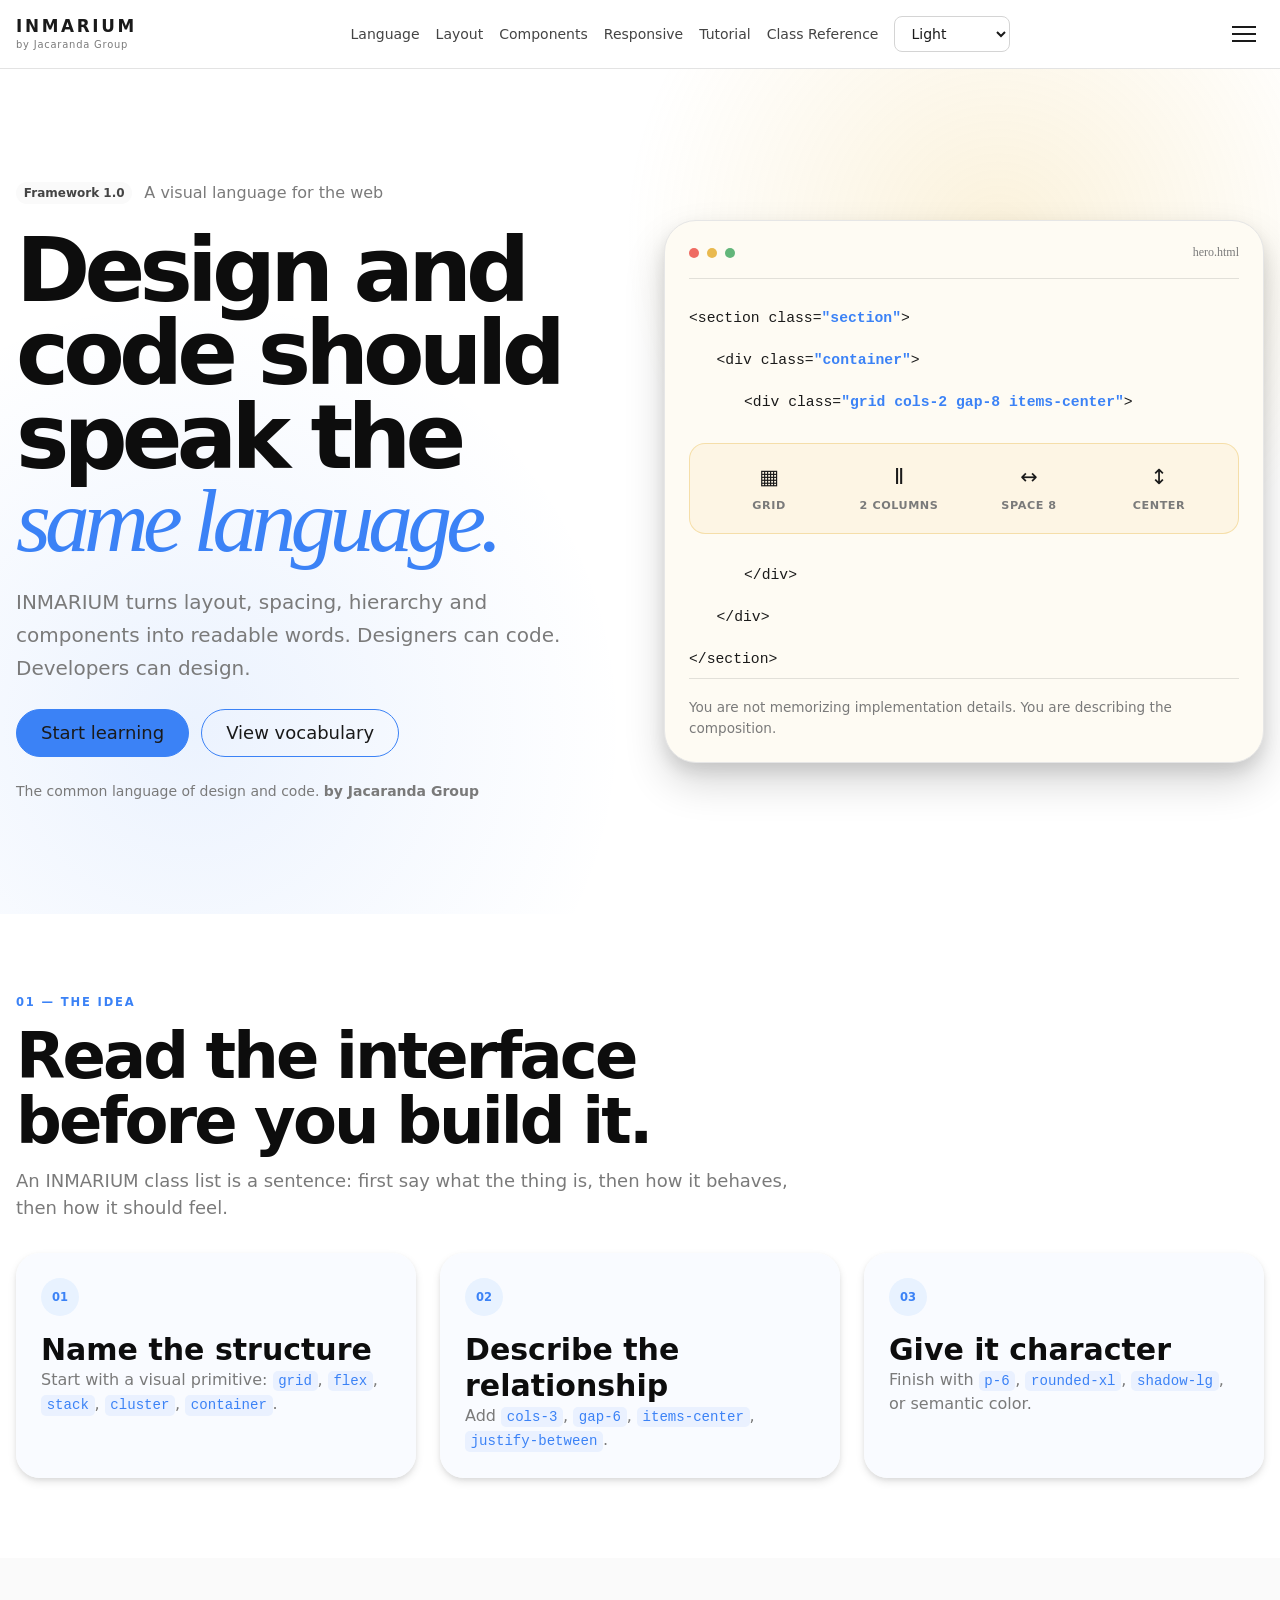
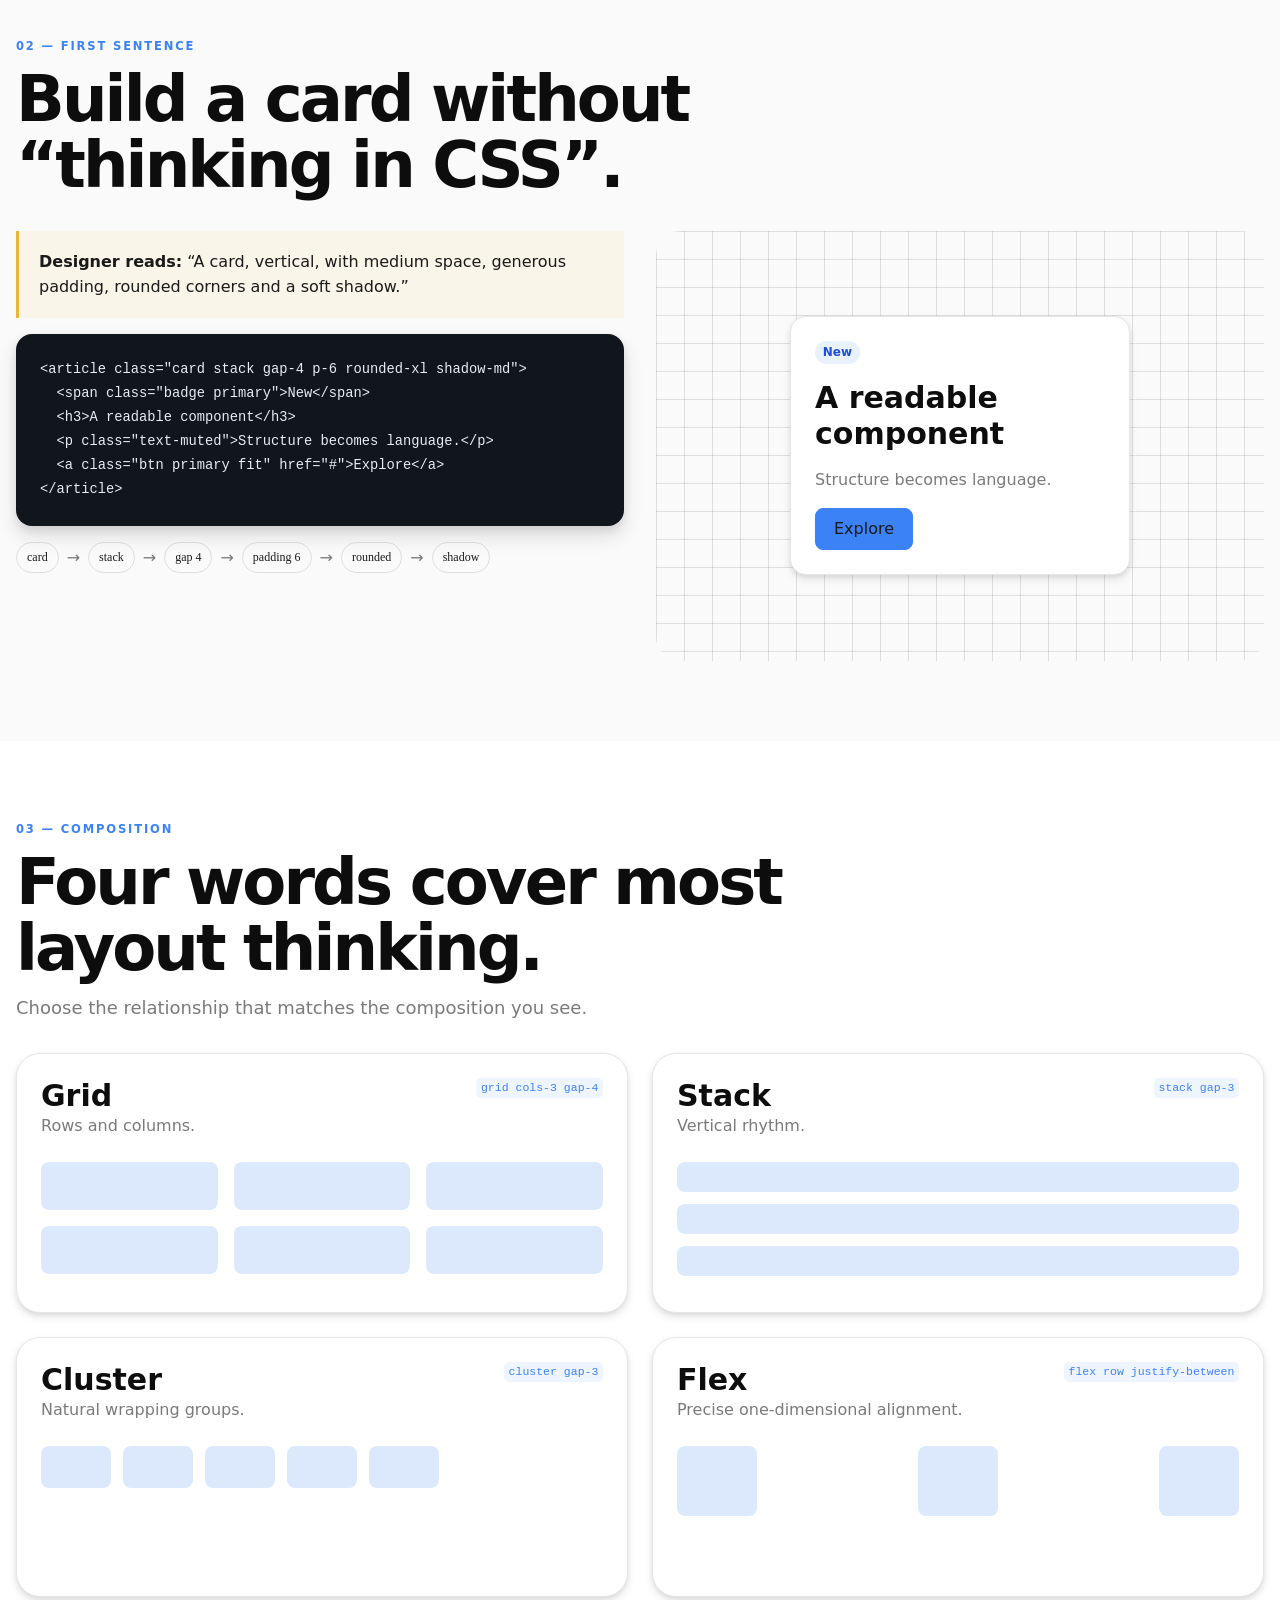
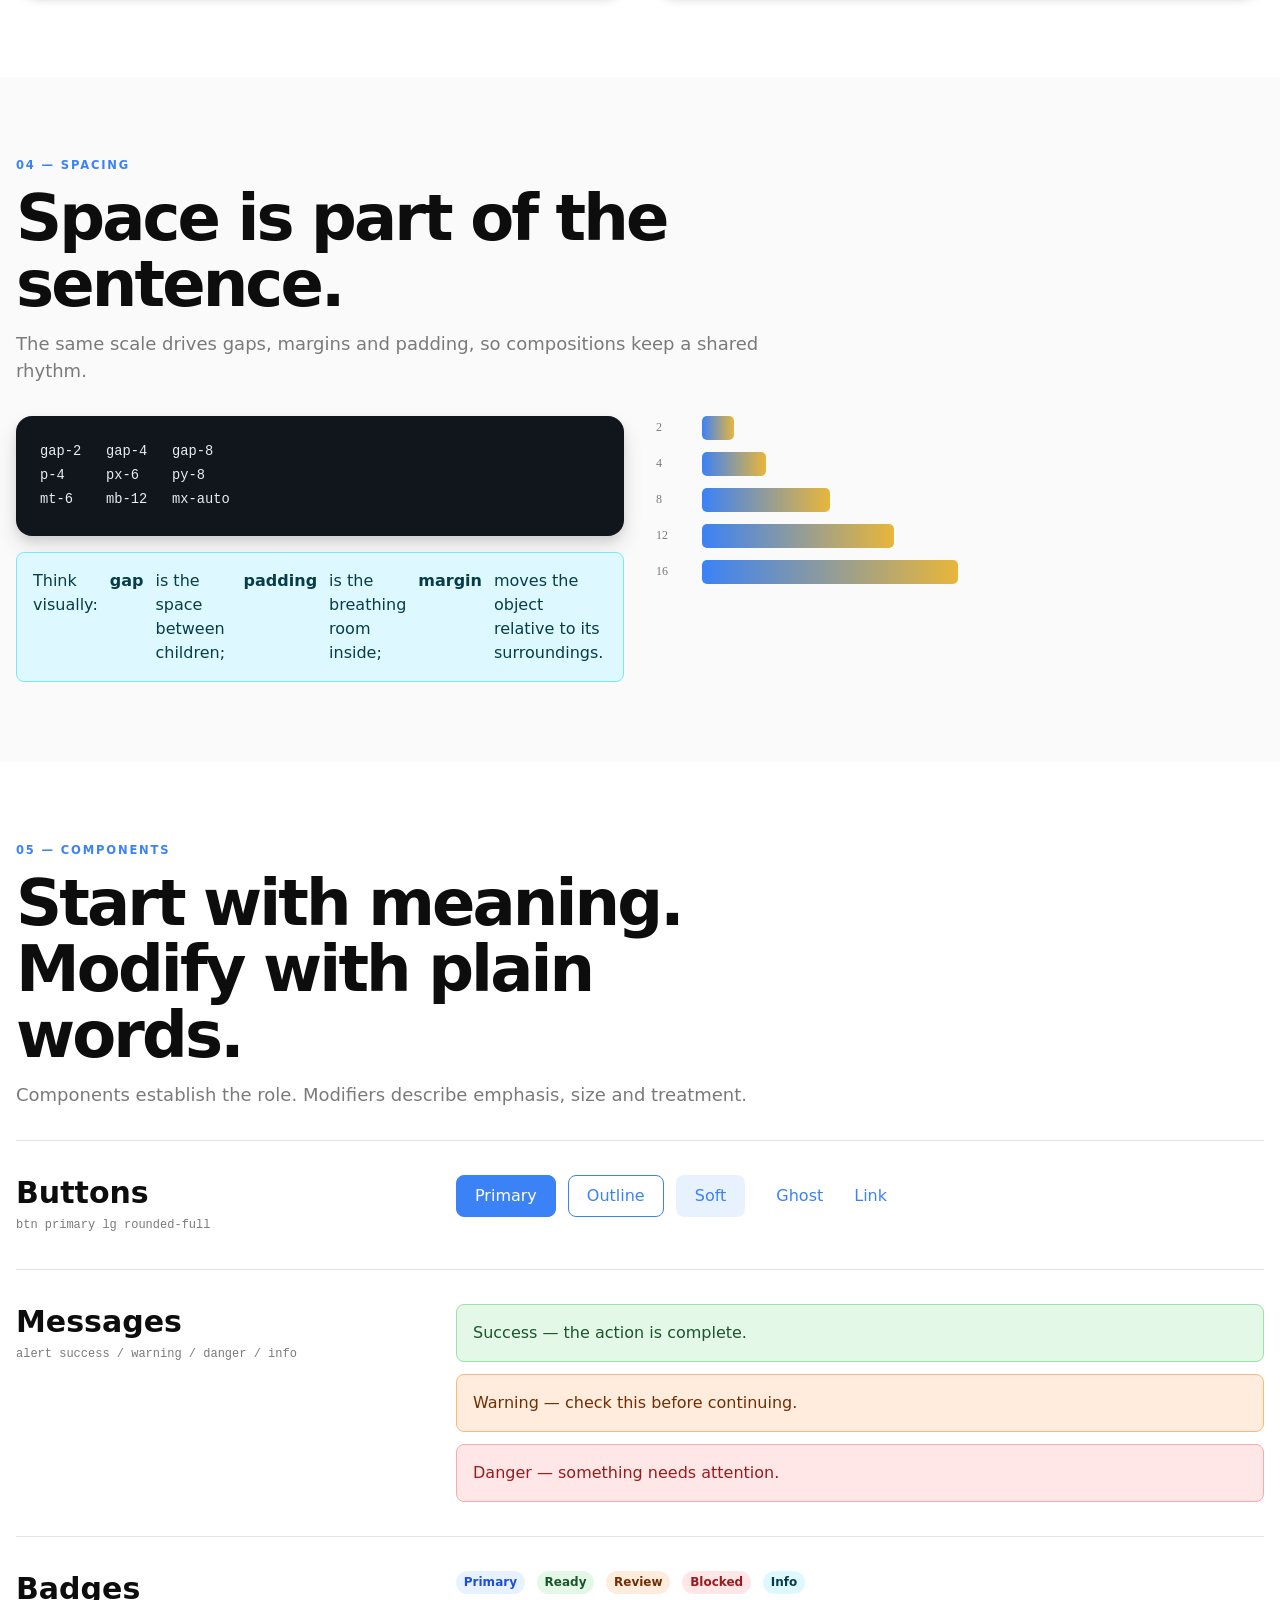
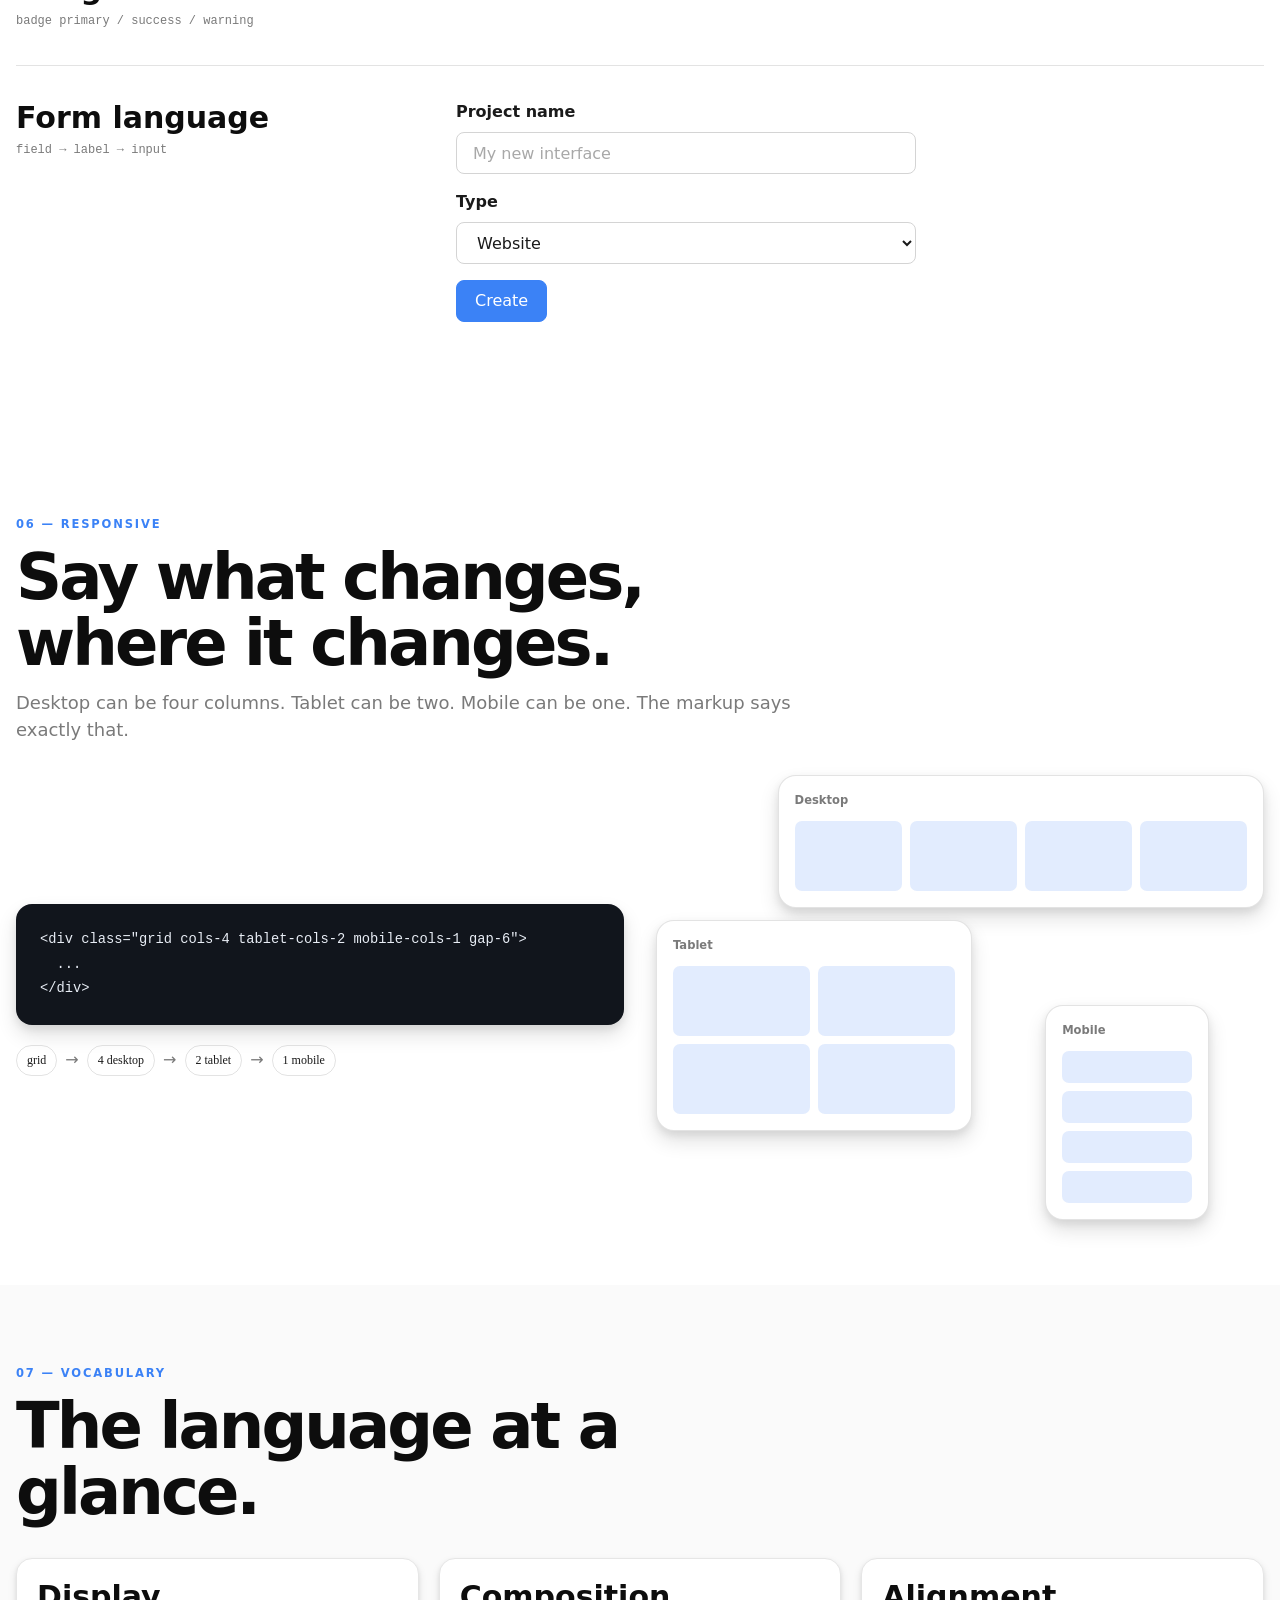
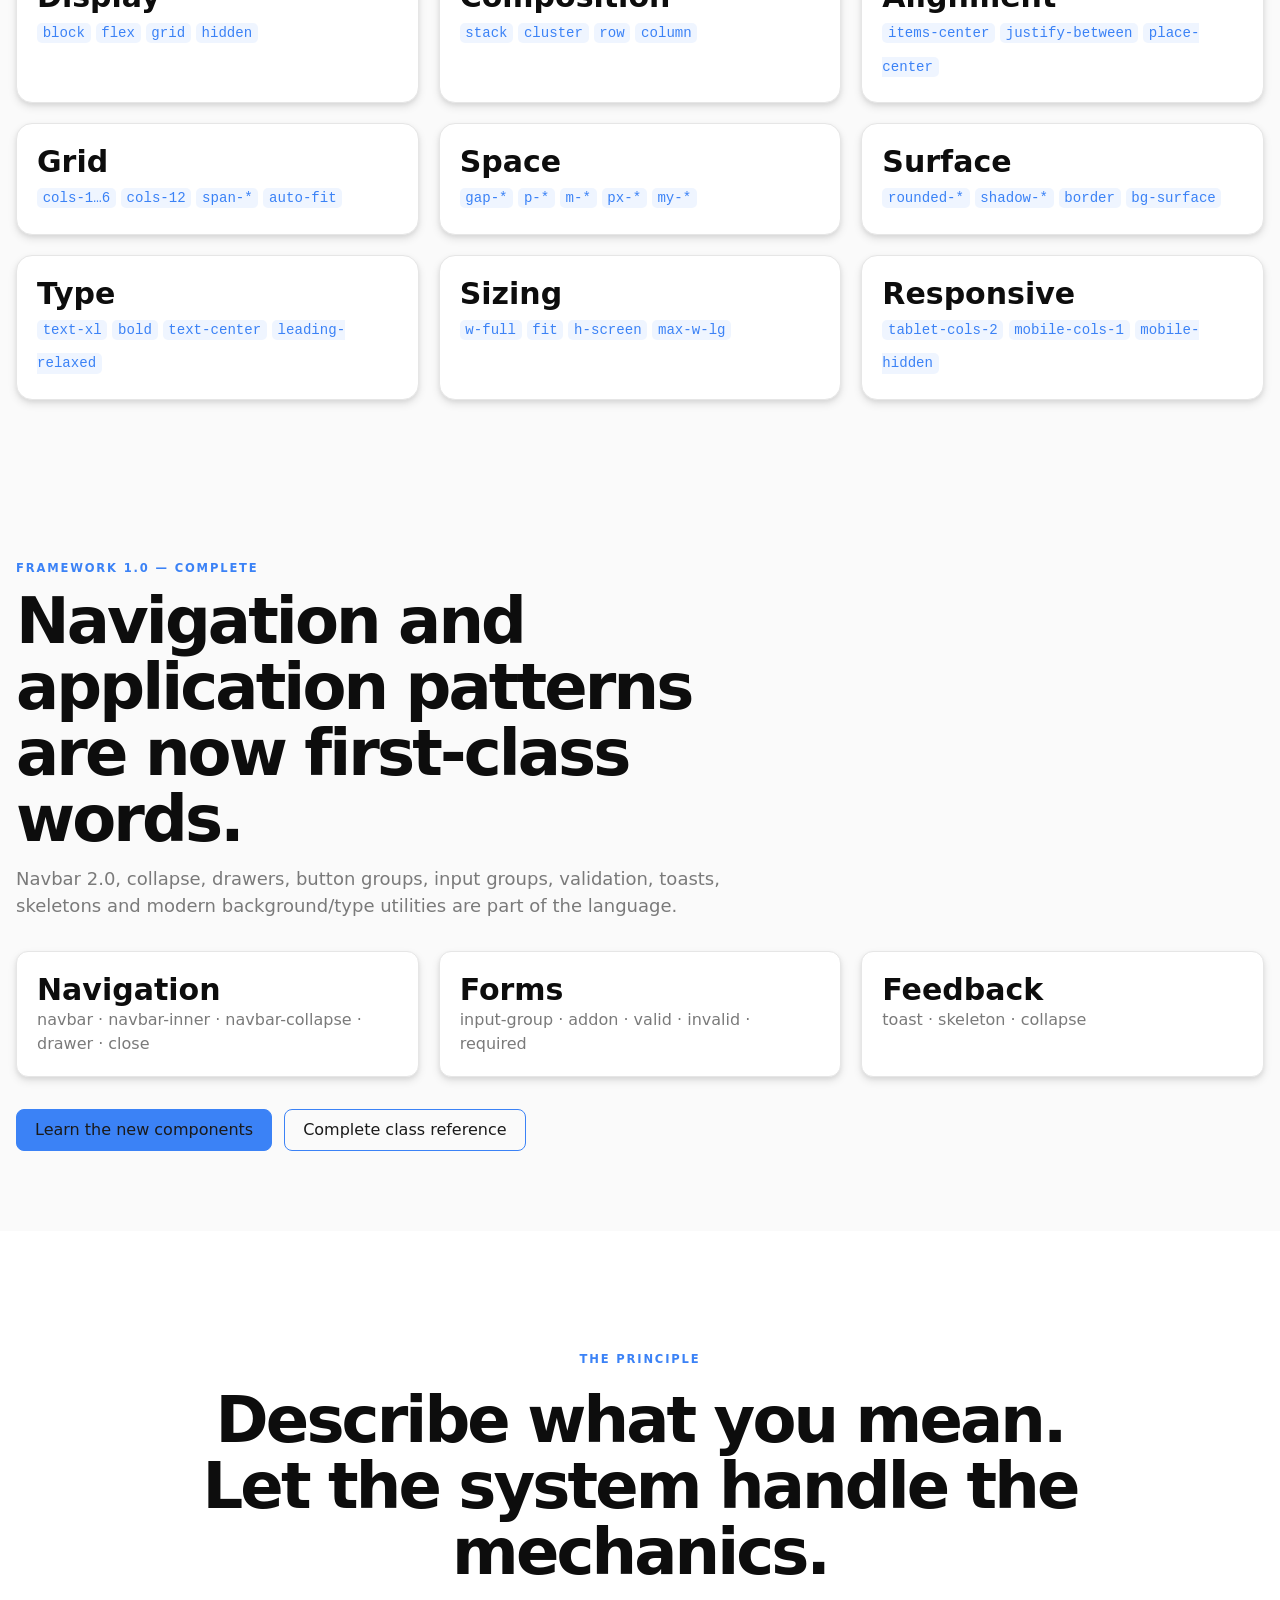
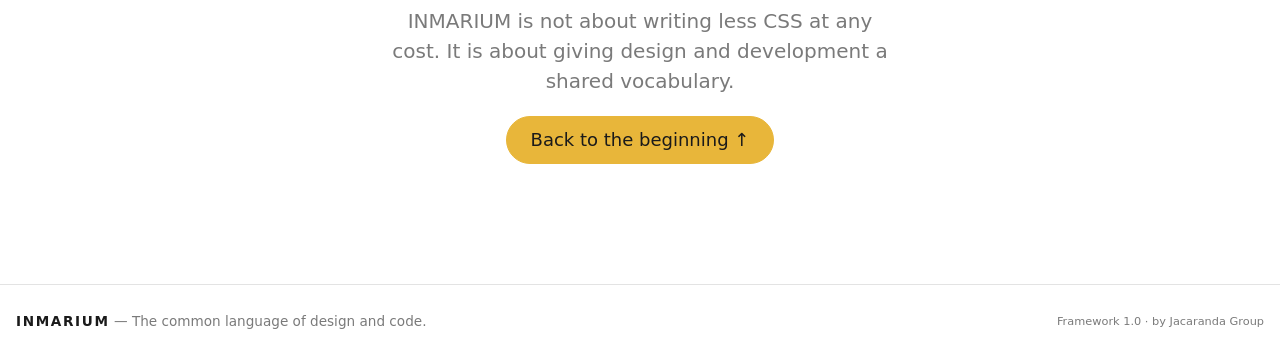
==== index.html @ 31117901 "Add files via upload" ====
<!DOCTYPE html>

<html data-theme="default" lang="en">
<head>
<meta charset="utf-8"/>
<meta content="width=device-width,initial-scale=1" name="viewport"/>
<meta content="INMARIUM — the common language of design and code. Learn Framework 1.0 through visual, readable examples." name="description"/>
<title>INMARIUM — The common language of design and code</title>
<link href="framework.css" rel="stylesheet"/>
<link href="docs.css" rel="stylesheet"/>
</head>
<body>
<header class="im-topbar">
<div class="container flex row items-center justify-between gap-4">
<a aria-label="INMARIUM home" class="im-brand" href="#top"><span>INMARIUM</span><small>by Jacaranda Group</small></a>
<nav aria-label="Primary navigation" class="cluster gap-4 mobile-hidden">
<a class="im-nav-link" href="#language">Language</a><a class="im-nav-link" href="#layout">Layout</a><a class="im-nav-link" href="#components">Components</a><a class="im-nav-link" href="#responsive">Responsive</a><a class="im-nav-link" href="tutorial.html">Tutorial</a><a class="im-nav-link" href="reference.html">Class Reference</a>
<select aria-label="Theme" class="select sm im-theme" id="themeSelect"><option value="default">Light</option><option value="dark">Dark</option><option value="pastel">Pastel</option><option value="corporate">Corporate</option></select>
</nav>
<button aria-expanded="false" aria-label="Open menu" class="burger mobile-flex" id="menuButton"><span></span><span></span><span></span></button>
</div>
<nav class="im-mobile-menu stack gap-3 p-4" hidden="" id="mobileMenu"><a href="#language">Language</a><a href="#layout">Layout</a><a href="#components">Components</a><a href="#responsive">Responsive</a><a href="tutorial.html">Full Tutorial</a></nav>
</header>
<main id="top">
<section class="im-hero section-lg">
<div class="container grid cols-2 mobile-cols-1 gap-12 items-center">
<div class="stack gap-6">
<div class="cluster gap-3"><span class="badge accent">Framework 1.0</span><span class="text-muted">A visual language for the web</span></div>
<h1>Design and code should speak the <em>same language.</em></h1>
<p class="text-xl text-muted im-lead">INMARIUM turns layout, spacing, hierarchy and components into readable words. Designers can code. Developers can design.</p>
<div class="cluster gap-3"><a class="btn primary lg rounded-full" href="#start">Start learning</a><a class="btn primary outline lg rounded-full" href="#cheatsheet">View vocabulary</a></div>
<p class="text-sm text-muted">The common language of design and code. <strong>by Jacaranda Group</strong></p>
</div>
<div class="im-hero-visual card p-6 rounded-3xl shadow-xl">
<div class="im-windowbar cluster gap-2"><i></i><i></i><i></i><span>hero.html</span></div>
<div class="im-code-scene stack gap-5">
<code>&lt;section class=<b>"section"</b>&gt;</code>
<code class="indent-1">&lt;div class=<b>"container"</b>&gt;</code>
<code class="indent-2">&lt;div class=<b>"grid cols-2 gap-8 items-center"</b>&gt;</code>
<div class="im-translation grid cols-4 mobile-cols-2 gap-2"><span>▦<b>grid</b></span><span>Ⅱ<b>2 columns</b></span><span>↔<b>space 8</b></span><span>↕<b>center</b></span></div>
<code class="indent-2">&lt;/div&gt;</code><code class="indent-1">&lt;/div&gt;</code><code>&lt;/section&gt;</code>
</div>
<p class="im-caption">You are not memorizing implementation details. You are describing the composition.</p>
</div>
</div>
</section>
<section class="section im-principle" id="language">
<div class="container">
<div class="im-section-head stack gap-3"><span class="im-kicker">01 — THE IDEA</span><h2>Read the interface before you build it.</h2><p class="text-lg text-muted">An INMARIUM class list is a sentence: first say what the thing is, then how it behaves, then how it should feel.</p></div>
<div class="grid cols-3 mobile-cols-1 gap-6 mt-8">
<article class="card p-6 rounded-2xl"><span class="im-number">01</span><h3 class="mt-4">Name the structure</h3><p class="text-muted">Start with a visual primitive: <code>grid</code>, <code>flex</code>, <code>stack</code>, <code>cluster</code>, <code>container</code>.</p></article>
<article class="card p-6 rounded-2xl"><span class="im-number">02</span><h3 class="mt-4">Describe the relationship</h3><p class="text-muted">Add <code>cols-3</code>, <code>gap-6</code>, <code>items-center</code>, <code>justify-between</code>.</p></article>
<article class="card p-6 rounded-2xl"><span class="im-number">03</span><h3 class="mt-4">Give it character</h3><p class="text-muted">Finish with <code>p-6</code>, <code>rounded-xl</code>, <code>shadow-lg</code>, or semantic color.</p></article>
</div>
</div>
</section>
<section class="section bg-surface-secondary" id="start">
<div class="container">
<div class="im-section-head stack gap-3"><span class="im-kicker">02 — FIRST SENTENCE</span><h2>Build a card without “thinking in CSS”.</h2></div>
<div class="im-lesson grid cols-2 mobile-cols-1 gap-8 mt-8 items-stretch">
<div class="stack gap-4">
<div class="im-callout"><b>Designer reads:</b> “A card, vertical, with medium space, generous padding, rounded corners and a soft shadow.”</div>
<pre class="im-code"><code>&lt;article class="card stack gap-4 p-6 rounded-xl shadow-md"&gt;
  &lt;span class="badge primary"&gt;New&lt;/span&gt;
  &lt;h3&gt;A readable component&lt;/h3&gt;
  &lt;p class="text-muted"&gt;Structure becomes language.&lt;/p&gt;
  &lt;a class="btn primary fit" href="#"&gt;Explore&lt;/a&gt;
&lt;/article&gt;</code></pre>
<div class="im-sentence"><span>card</span><i>→</i><span>stack</span><i>→</i><span>gap 4</span><i>→</i><span>padding 6</span><i>→</i><span>rounded</span><i>→</i><span>shadow</span></div>
</div>
<div class="im-stage flex items-center justify-center p-8 rounded-2xl">
<article class="card stack gap-4 p-6 rounded-xl shadow-md im-demo-card"><span class="badge primary fit">New</span><h3>A readable component</h3><p class="text-muted">Structure becomes language.</p><a class="btn primary fit" href="#start">Explore</a></article>
</div>
</div>
</div>
</section>
<section class="section" id="layout">
<div class="container">
<div class="im-section-head stack gap-3"><span class="im-kicker">03 — COMPOSITION</span><h2>Four words cover most layout thinking.</h2><p class="text-lg text-muted">Choose the relationship that matches the composition you see.</p></div>
<div class="grid cols-2 mobile-cols-1 gap-6 mt-8">
<article class="im-concept card p-6 rounded-2xl"><div class="flex row justify-between items-start"><div><h3>Grid</h3><p class="text-muted">Rows and columns.</p></div><code>grid cols-3 gap-4</code></div><div class="grid cols-3 gap-4 mt-6"><i></i><i></i><i></i><i></i><i></i><i></i></div></article>
<article class="im-concept card p-6 rounded-2xl"><div class="flex row justify-between items-start"><div><h3>Stack</h3><p class="text-muted">Vertical rhythm.</p></div><code>stack gap-3</code></div><div class="stack gap-3 mt-6"><i></i><i></i><i></i></div></article>
<article class="im-concept card p-6 rounded-2xl"><div class="flex row justify-between items-start"><div><h3>Cluster</h3><p class="text-muted">Natural wrapping groups.</p></div><code>cluster gap-3</code></div><div class="cluster gap-3 mt-6"><i></i><i></i><i></i><i></i><i></i></div></article>
<article class="im-concept card p-6 rounded-2xl"><div class="flex row justify-between items-start"><div><h3>Flex</h3><p class="text-muted">Precise one-dimensional alignment.</p></div><code>flex row justify-between</code></div><div class="flex row justify-between items-center mt-6"><i></i><i></i><i></i></div></article>
</div>
</div>
</section>
<section class="section bg-surface-secondary">
<div class="container">
<div class="im-section-head stack gap-3"><span class="im-kicker">04 — SPACING</span><h2>Space is part of the sentence.</h2><p class="text-lg text-muted">The same scale drives gaps, margins and padding, so compositions keep a shared rhythm.</p></div>
<div class="grid cols-2 mobile-cols-1 gap-8 mt-8">
<div class="stack gap-4"><pre class="im-code"><code>gap-2   gap-4   gap-8
p-4     px-6    py-8
mt-6    mb-12   mx-auto</code></pre><div class="alert info">Think visually: <strong>gap</strong> is the space between children; <strong>padding</strong> is the breathing room inside; <strong>margin</strong> moves the object relative to its surroundings.</div></div>
<div class="im-space-scale stack gap-3"><div><b>2</b><i style="--w:2rem"></i></div><div><b>4</b><i style="--w:4rem"></i></div><div><b>8</b><i style="--w:8rem"></i></div><div><b>12</b><i style="--w:12rem"></i></div><div><b>16</b><i style="--w:16rem"></i></div></div>
</div>
</div>
</section>
<section class="section" id="components">
<div class="container">
<div class="im-section-head stack gap-3"><span class="im-kicker">05 — COMPONENTS</span><h2>Start with meaning. Modify with plain words.</h2><p class="text-lg text-muted">Components establish the role. Modifiers describe emphasis, size and treatment.</p></div>
<div class="im-component-row mt-8"><div><h3>Buttons</h3><code>btn primary lg rounded-full</code></div><div class="cluster gap-3"><button class="btn primary">Primary</button><button class="btn primary outline">Outline</button><button class="btn primary soft">Soft</button><button class="btn primary ghost">Ghost</button><button class="btn primary link">Link</button></div></div>
<div class="im-component-row"><div><h3>Messages</h3><code>alert success / warning / danger / info</code></div><div class="stack gap-3"><div class="alert success">Success — the action is complete.</div><div class="alert warning">Warning — check this before continuing.</div><div class="alert danger">Danger — something needs attention.</div></div></div>
<div class="im-component-row"><div><h3>Badges</h3><code>badge primary / success / warning</code></div><div class="cluster gap-3"><span class="badge primary">Primary</span><span class="badge success">Ready</span><span class="badge warning">Review</span><span class="badge danger">Blocked</span><span class="badge info">Info</span></div></div>
<div class="im-component-row"><div><h3>Form language</h3><code>field → label → input</code></div><form class="form stack gap-4 im-mini-form"><div class="field"><label class="label" for="name">Project name</label><input class="input" id="name" placeholder="My new interface"/></div><div class="field"><label class="label" for="type">Type</label><select class="select" id="type"><option>Website</option><option>Application</option></select></div><button class="btn primary fit" type="button">Create</button></form></div>
</div>
</section>
<section class="section im-responsive" id="responsive">
<div class="container">
<div class="im-section-head stack gap-3"><span class="im-kicker">06 — RESPONSIVE</span><h2>Say what changes, where it changes.</h2><p class="text-lg text-muted">Desktop can be four columns. Tablet can be two. Mobile can be one. The markup says exactly that.</p></div>
<div class="grid cols-2 mobile-cols-1 gap-8 mt-8 items-center">
<div class="stack gap-5"><pre class="im-code"><code>&lt;div class="grid cols-4 tablet-cols-2 mobile-cols-1 gap-6"&gt;
  ...
&lt;/div&gt;</code></pre><div class="im-sentence"><span>grid</span><i>→</i><span>4 desktop</span><i>→</i><span>2 tablet</span><i>→</i><span>1 mobile</span></div></div>
<div class="im-devices"><div class="im-device desktop"><b>Desktop</b><span class="grid cols-4 gap-2"><i></i><i></i><i></i><i></i></span></div><div class="im-device tablet"><b>Tablet</b><span class="grid cols-2 gap-2"><i></i><i></i><i></i><i></i></span></div><div class="im-device phone"><b>Mobile</b><span class="stack gap-2"><i></i><i></i><i></i><i></i></span></div></div>
</div>
</div>
</section>
<section class="section bg-surface-secondary" id="cheatsheet">
<div class="container">
<div class="im-section-head stack gap-3"><span class="im-kicker">07 — VOCABULARY</span><h2>The language at a glance.</h2></div>
<div class="grid cols-3 tablet-cols-2 mobile-cols-1 gap-5 mt-8">
<article class="card p-5 rounded-xl"><h3>Display</h3><p><code>block</code> <code>flex</code> <code>grid</code> <code>hidden</code></p></article>
<article class="card p-5 rounded-xl"><h3>Composition</h3><p><code>stack</code> <code>cluster</code> <code>row</code> <code>column</code></p></article>
<article class="card p-5 rounded-xl"><h3>Alignment</h3><p><code>items-center</code> <code>justify-between</code> <code>place-center</code></p></article>
<article class="card p-5 rounded-xl"><h3>Grid</h3><p><code>cols-1…6</code> <code>cols-12</code> <code>span-*</code> <code>auto-fit</code></p></article>
<article class="card p-5 rounded-xl"><h3>Space</h3><p><code>gap-*</code> <code>p-*</code> <code>m-*</code> <code>px-*</code> <code>my-*</code></p></article>
<article class="card p-5 rounded-xl"><h3>Surface</h3><p><code>rounded-*</code> <code>shadow-*</code> <code>border</code> <code>bg-surface</code></p></article>
<article class="card p-5 rounded-xl"><h3>Type</h3><p><code>text-xl</code> <code>bold</code> <code>text-center</code> <code>leading-relaxed</code></p></article>
<article class="card p-5 rounded-xl"><h3>Sizing</h3><p><code>w-full</code> <code>fit</code> <code>h-screen</code> <code>max-w-lg</code></p></article>
<article class="card p-5 rounded-xl"><h3>Responsive</h3><p><code>tablet-cols-2</code> <code>mobile-cols-1</code> <code>mobile-hidden</code></p></article>
</div>
</div>
</section>
<section class="section bg-surface-secondary" id="framework-complete"><div class="container"><div class="im-section-head stack gap-3"><span class="im-kicker">FRAMEWORK 1.0 — COMPLETE</span><h2>Navigation and application patterns are now first-class words.</h2><p class="text-lg text-muted">Navbar 2.0, collapse, drawers, button groups, input groups, validation, toasts, skeletons and modern background/type utilities are part of the language.</p></div><div class="grid cols-3 tablet-cols-2 mobile-cols-1 gap-5 mt-8"><article class="card p-5"><h3>Navigation</h3><p class="text-muted">navbar · navbar-inner · navbar-collapse · drawer · close</p></article><article class="card p-5"><h3>Forms</h3><p class="text-muted">input-group · addon · valid · invalid · required</p></article><article class="card p-5"><h3>Feedback</h3><p class="text-muted">toast · skeleton · collapse</p></article></div><div class="cluster gap-3 mt-8"><a class="btn primary" href="tutorial.html#collapse">Learn the new components</a><a class="btn primary outline" href="reference.html">Complete class reference</a></div></div></section><section class="section im-final">
<div class="container text-center stack gap-5 items-center"><span class="im-kicker">THE PRINCIPLE</span><h2>Describe what you mean.<br/>Let the system handle the mechanics.</h2><p class="text-xl text-muted max-w-lg">INMARIUM is not about writing less CSS at any cost. It is about giving design and development a shared vocabulary.</p><a class="btn accent lg rounded-full" href="#top">Back to the beginning ↑</a></div>
</section>
</main>
<footer class="im-footer"><div class="container flex row mobile-column gap-4 items-center justify-between"><div><strong>INMARIUM</strong><span> — The common language of design and code.</span></div><small>Framework 1.0 · by Jacaranda Group</small></div></footer>
<script>
const root=document.documentElement, theme=document.getElementById('themeSelect');
theme.addEventListener('change',()=>root.dataset.theme=theme.value);
const button=document.getElementById('menuButton'), menu=document.getElementById('mobileMenu');
button.addEventListener('click',()=>{const open=button.getAttribute('aria-expanded')==='true';button.setAttribute('aria-expanded',String(!open));button.classList.toggle('open',!open);menu.hidden=open;});
menu.querySelectorAll('a').forEach(a=>a.addEventListener('click',()=>{menu.hidden=true;button.classList.remove('open');button.setAttribute('aria-expanded','false')}));
</script>
<script defer="" src="inmarium.js"></script></body></html>
---- framework.css ----
@layer reset, tokens, base, themes, layout, components, utilities;
@import "foundation/reset.css" layer(reset);
@import "foundation/colors.css" layer(tokens);
@import "foundation/spacing.css" layer(tokens);
@import "foundation/radius.css" layer(tokens);
@import "foundation/shadows.css" layer(tokens);
@import "foundation/borders.css" layer(tokens);
@import "foundation/transitions.css" layer(tokens);
@import "foundation/animations.css" layer(tokens);
@import "foundation/typography.css" layer(base);
@import "themes/index.css" layer(themes);
@import "layout/index.css" layer(layout);
@import "components/index.css" layer(components);
@import "utilities/index.css" layer(utilities);
---- docs.css ----
/* INMARIUM documentation skin. The page composition itself uses Framework 1.0. */
:root{--im-ink:#10131a;--im-gold:#c99b43;--im-gold-soft:#f5ead3;--im-paper:#fbfaf7;--im-code:#11151c;--im-line:color-mix(in srgb,var(--text) 12%,transparent)}
html{scroll-behavior:smooth} body{background:var(--background);color:var(--text)} code{font-family:ui-monospace,SFMono-Regular,Menlo,Consolas,monospace} a{color:inherit}
.im-topbar{position:sticky;top:0;z-index:100;padding:14px 0;border-bottom:1px solid var(--im-line);background:color-mix(in srgb,var(--background) 88%,transparent);backdrop-filter:blur(18px)}
.im-brand{text-decoration:none;display:flex;flex-direction:column;line-height:1}.im-brand span{font-size:1.05rem;font-weight:800;letter-spacing:.16em}.im-brand small{margin-top:5px;color:var(--text-muted);font-size:.62rem;letter-spacing:.08em}.im-nav-link{text-decoration:none;font-size:.875rem;color:var(--text-secondary)}.im-nav-link:hover{color:var(--primary)}.im-theme{width:auto;min-width:110px}.im-mobile-menu{border-top:1px solid var(--im-line)}.im-mobile-menu a{text-decoration:none}
.im-hero{min-height:calc(100vh - 70px);display:flex;align-items:center;background:radial-gradient(circle at 78% 20%,color-mix(in srgb,var(--accent) 18%,transparent),transparent 31%),radial-gradient(circle at 15% 78%,color-mix(in srgb,var(--primary) 10%,transparent),transparent 34%)}
.im-hero h1{font-size:clamp(3rem,7vw,6.8rem);line-height:.93;letter-spacing:-.065em;max-width:12ch}.im-hero h1 em{font-family:Georgia,serif;font-weight:400;color:var(--primary)}.im-lead{max-width:630px;line-height:1.65}
.im-hero-visual{overflow:hidden;background:color-mix(in srgb,var(--surface) 94%,var(--accent) 6%)}.im-windowbar{padding-bottom:18px;border-bottom:1px solid var(--im-line)}.im-windowbar i{width:10px;height:10px;border-radius:50%;background:var(--border)}.im-windowbar i:nth-child(1){background:#ef6b62}.im-windowbar i:nth-child(2){background:#e9b94e}.im-windowbar i:nth-child(3){background:#62b67a}.im-windowbar span{margin-left:auto;font:12px ui-monospace;color:var(--text-muted)}
.im-code-scene{padding:28px 0 8px}.im-code-scene code{font-size:clamp(.72rem,1.15vw,.95rem);white-space:nowrap}.im-code-scene code b{color:var(--primary);font-weight:600}.indent-1{padding-left:5%}.indent-2{padding-left:10%}.im-translation{margin:10px 0;padding:18px;border:1px solid color-mix(in srgb,var(--accent) 35%,transparent);border-radius:var(--radius-xl);background:color-mix(in srgb,var(--accent) 8%,transparent)}.im-translation span{display:flex;flex-direction:column;gap:5px;text-align:center;font-size:1.3rem}.im-translation b{font-size:.7rem;text-transform:uppercase;letter-spacing:.05em;color:var(--text-muted)}.im-caption{padding-top:18px;border-top:1px solid var(--im-line);color:var(--text-muted);font-size:.85rem}
.im-section-head{max-width:780px}.im-section-head h2,.im-final h2{font-size:clamp(2.3rem,5vw,4.5rem);line-height:1.03;letter-spacing:-.045em}.im-kicker{font-size:.72rem;font-weight:800;letter-spacing:.16em;color:var(--primary)}.im-number{display:grid;place-items:center;width:38px;height:38px;border-radius:50%;background:var(--primary-soft);color:var(--primary);font-size:.72rem;font-weight:800}
.im-principle .card{border-color:transparent;background:color-mix(in srgb,var(--surface) 88%,var(--primary) 3%)}.im-principle code,.im-concept code,#cheatsheet code{padding:.15em .4em;border-radius:5px;background:color-mix(in srgb,var(--primary) 8%,transparent);color:var(--primary);font-size:.88em}
.im-lesson>.stack{min-width:0}.im-callout{padding:18px 20px;border-left:3px solid var(--accent);background:color-mix(in srgb,var(--accent) 9%,transparent);line-height:1.6}.im-code{margin:0;padding:24px;overflow:auto;border-radius:var(--radius-xl);background:var(--im-code);color:#e8edf5;font-size:.86rem;line-height:1.75;box-shadow:var(--shadow-lg)}.im-code code{white-space:pre}.im-sentence{display:flex;align-items:center;flex-wrap:wrap;gap:8px}.im-sentence span{padding:7px 10px;border:1px solid var(--im-line);border-radius:999px;font:12px ui-monospace}.im-sentence i{color:var(--text-muted);font-style:normal}.im-stage{min-height:430px;background-image:linear-gradient(var(--im-line) 1px,transparent 1px),linear-gradient(90deg,var(--im-line) 1px,transparent 1px);background-size:28px 28px}.im-demo-card{max-width:340px;background:var(--surface)}
.im-concept{min-height:260px}.im-concept>div:first-child code{font-size:.72rem}.im-concept i{display:block;min-height:48px;border-radius:8px;background:color-mix(in srgb,var(--primary) 18%,var(--surface))}.im-concept .stack i{min-height:30px}.im-concept .cluster i{width:70px;min-height:42px}.im-concept .flex i{width:80px;min-height:70px}
.im-space-scale>div{display:flex;align-items:center;gap:18px}.im-space-scale b{width:28px;font:12px ui-monospace;color:var(--text-muted)}.im-space-scale i{display:block;width:var(--w);max-width:80%;height:24px;border-radius:5px;background:linear-gradient(90deg,var(--primary),var(--accent))}
.im-component-row{display:grid;grid-template-columns:minmax(220px,1fr) 2fr;gap:36px;padding:34px 0;border-top:1px solid var(--im-line);align-items:start}.im-component-row>div:first-child code{font-size:.75rem;color:var(--text-muted)}.im-mini-form{max-width:460px}
.im-responsive{overflow:hidden}.im-devices{position:relative;min-height:430px}.im-device{position:absolute;padding:16px;border:1px solid var(--im-line);border-radius:18px;background:var(--surface);box-shadow:var(--shadow-lg)}.im-device b{display:block;margin-bottom:12px;font-size:.72rem;color:var(--text-muted)}.im-device i{display:block;height:70px;border-radius:7px;background:color-mix(in srgb,var(--primary) 15%,var(--surface))}.im-device.desktop{width:80%;right:0;top:0}.im-device.tablet{width:52%;left:0;top:145px}.im-device.phone{width:27%;right:9%;top:230px}.im-device.phone i{height:32px}
#cheatsheet .card p{line-height:2.1}.im-final{padding-block:120px}.im-footer{padding:26px 0;border-top:1px solid var(--im-line);color:var(--text-muted);font-size:.85rem}.im-footer strong{color:var(--text);letter-spacing:.12em}
@media(max-width:767.98px){.im-topbar{padding:10px 0}.im-hero{min-height:auto}.im-hero h1{font-size:3.5rem}.im-code-scene{overflow:hidden}.im-translation{grid-template-columns:repeat(2,1fr)}.im-component-row{grid-template-columns:1fr;gap:18px}.im-devices{min-height:370px}.im-device.desktop{width:92%}.im-device.tablet{width:60%;top:130px}.im-device.phone{width:34%;top:220px}.im-final{padding-block:80px}}
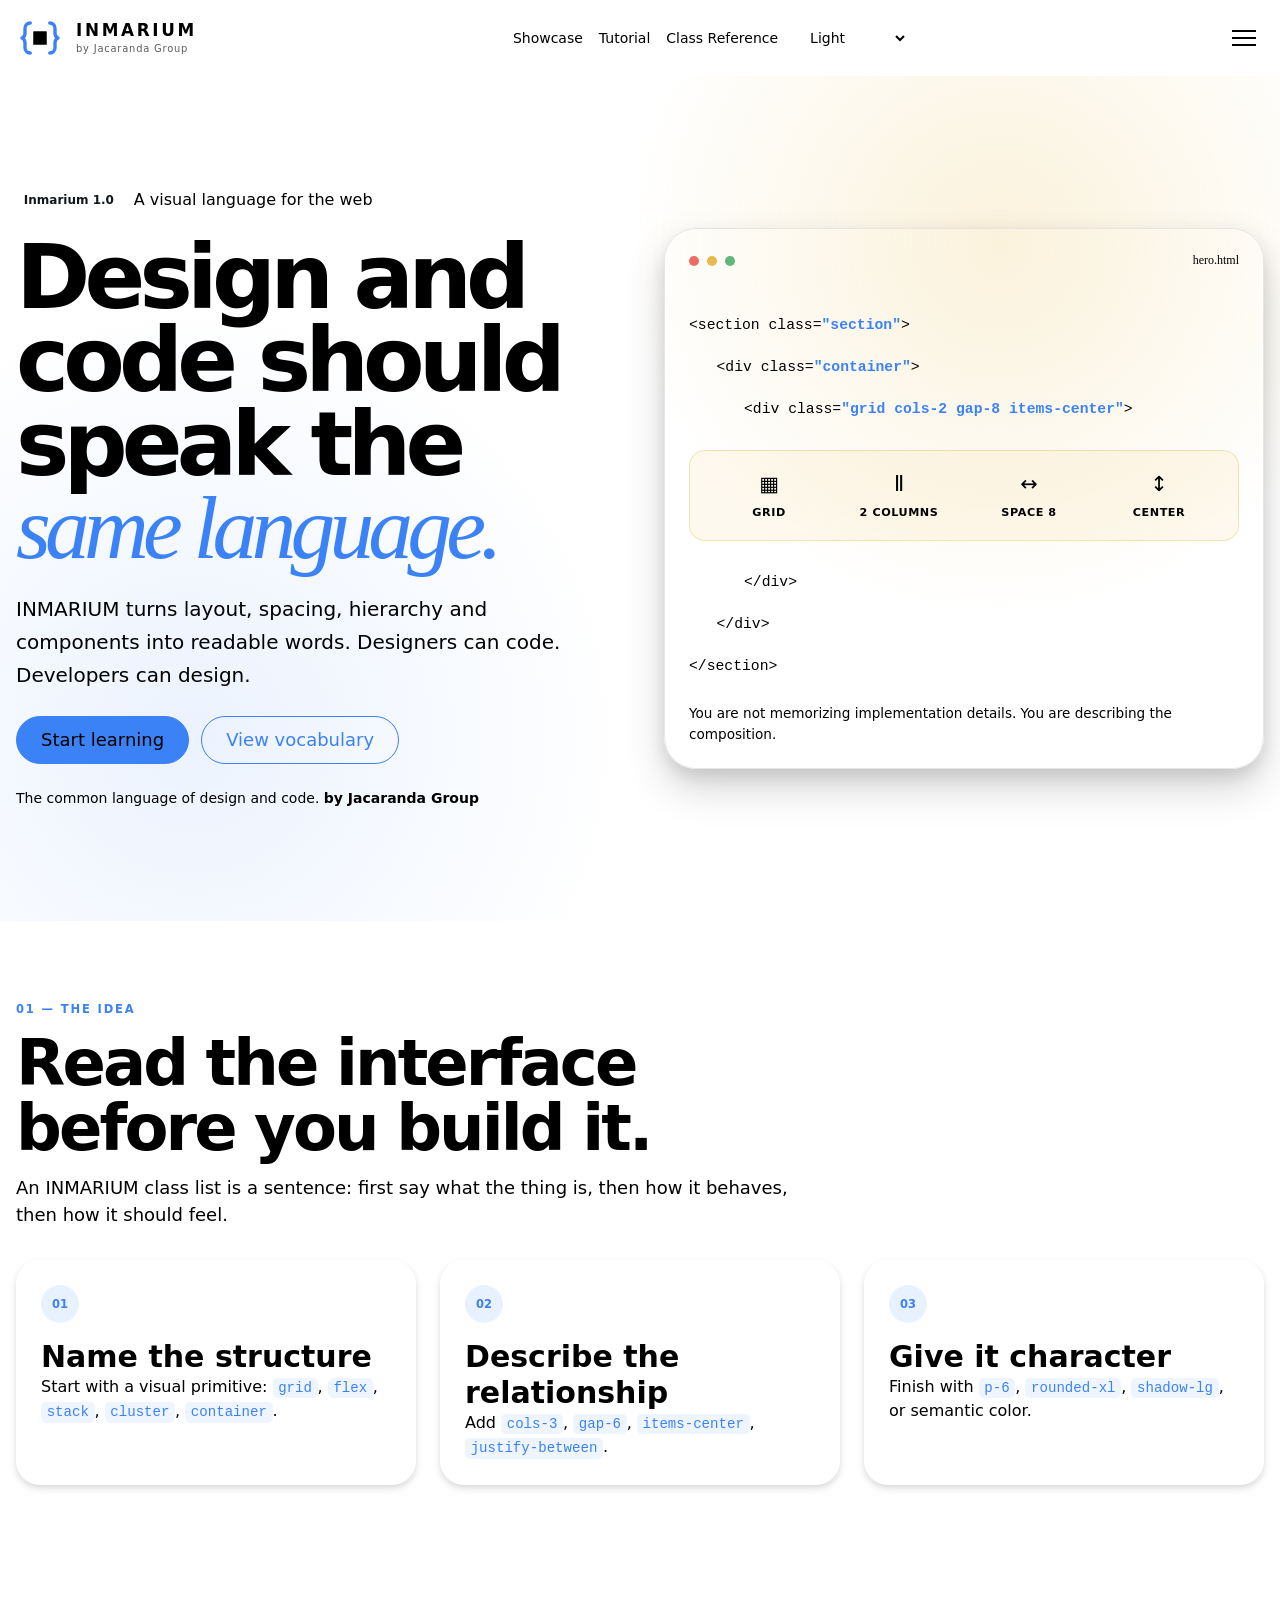
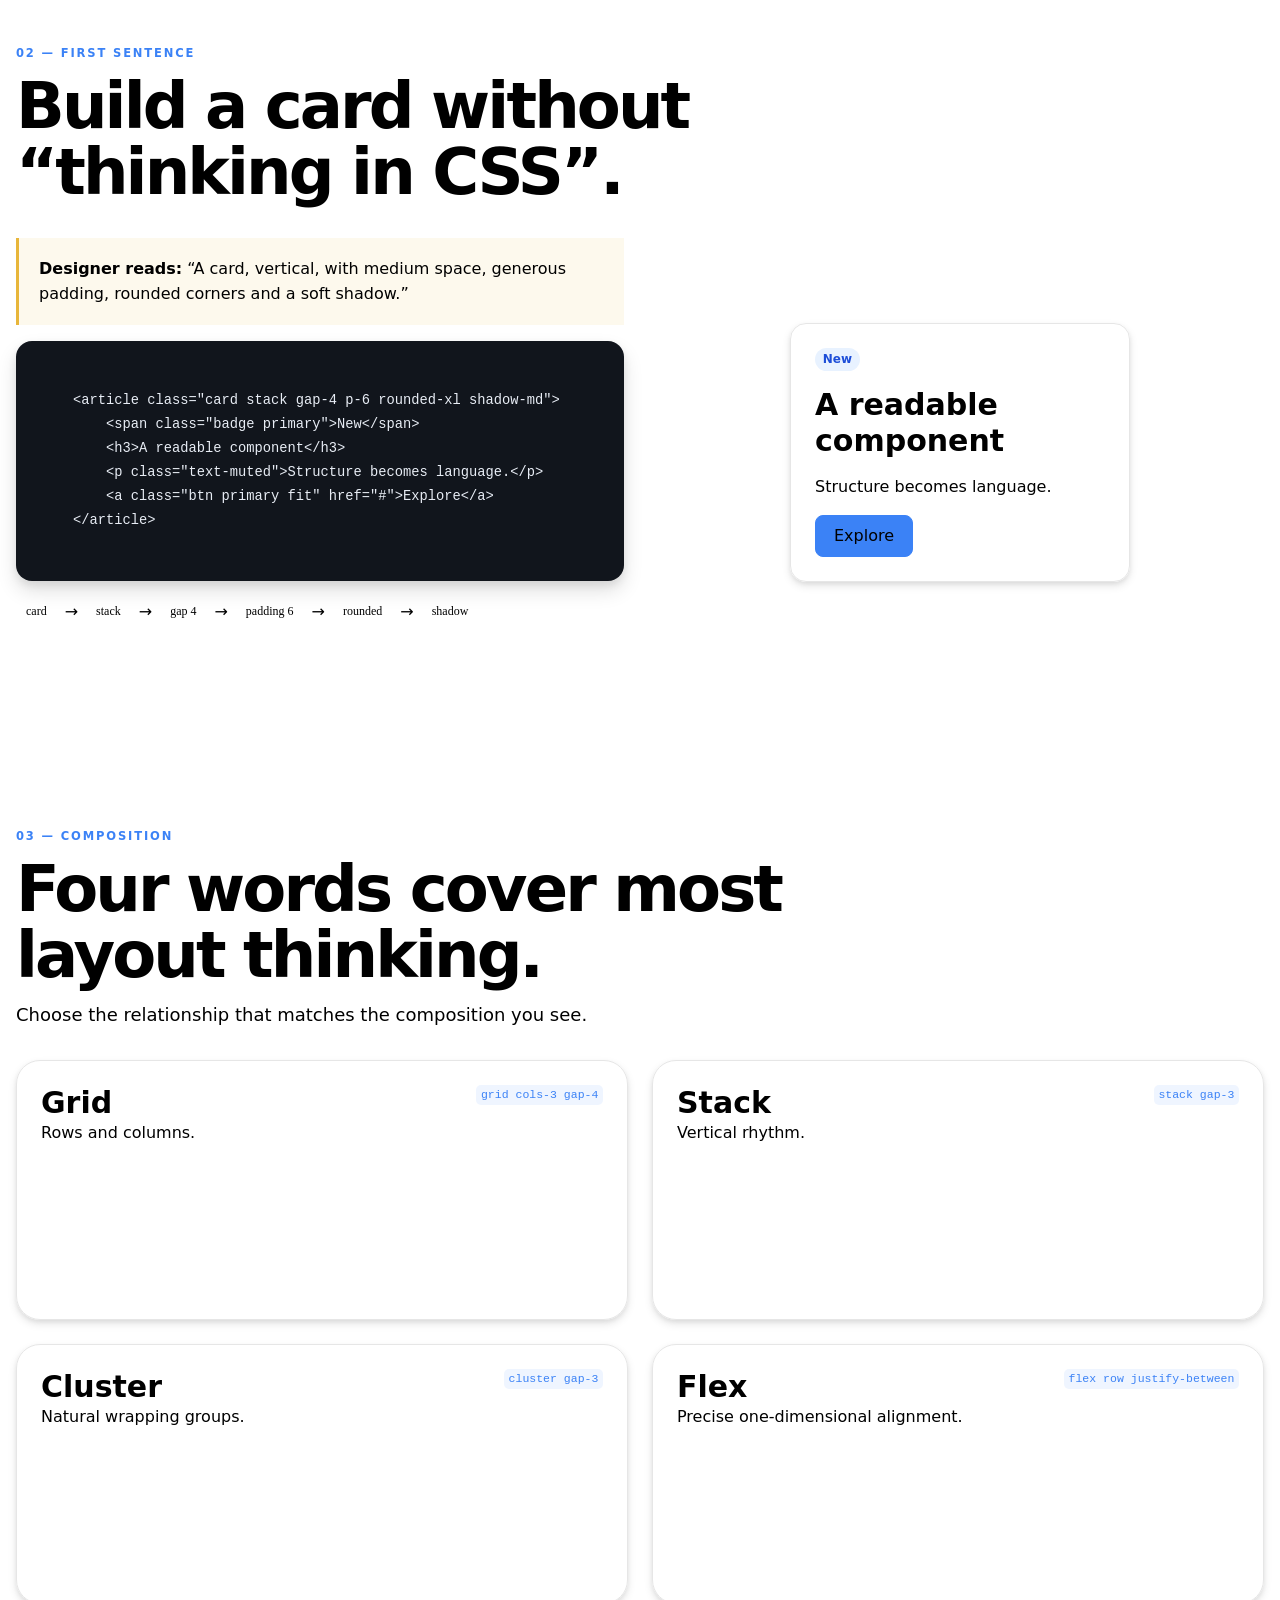
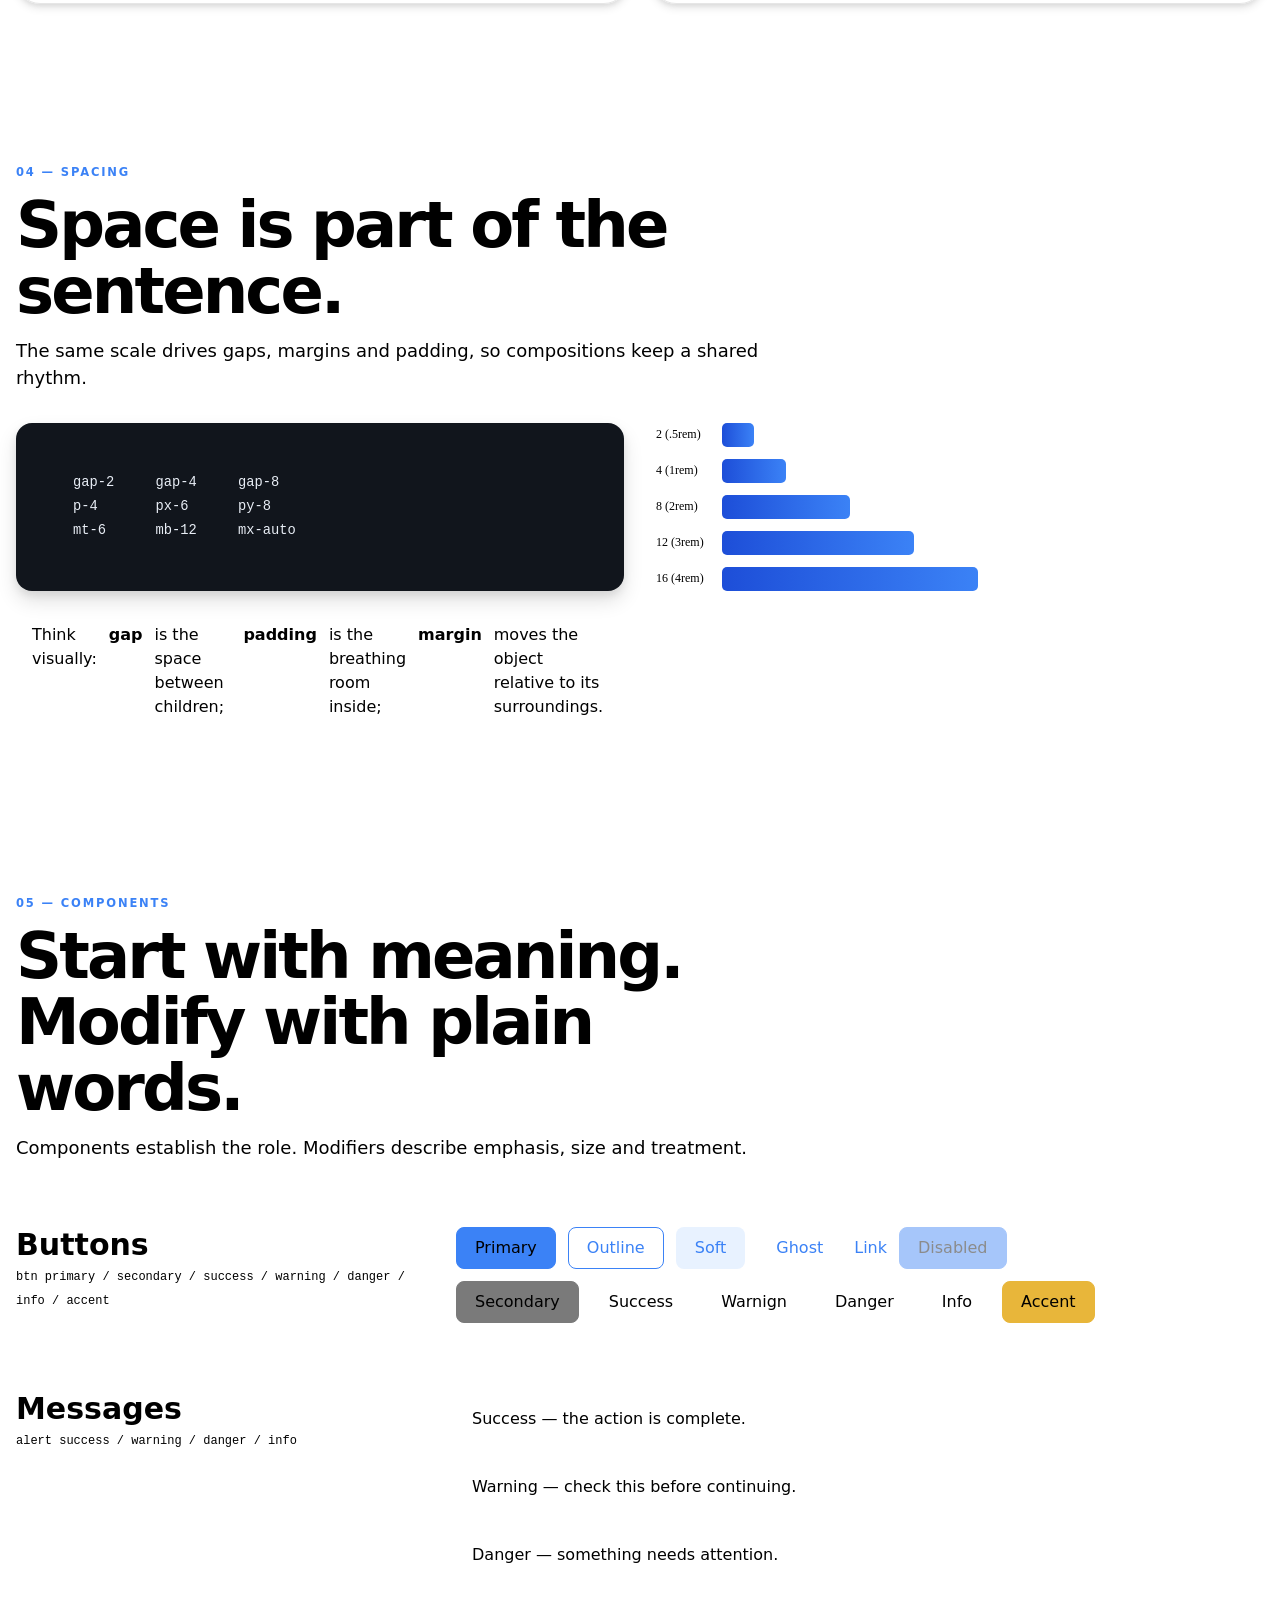
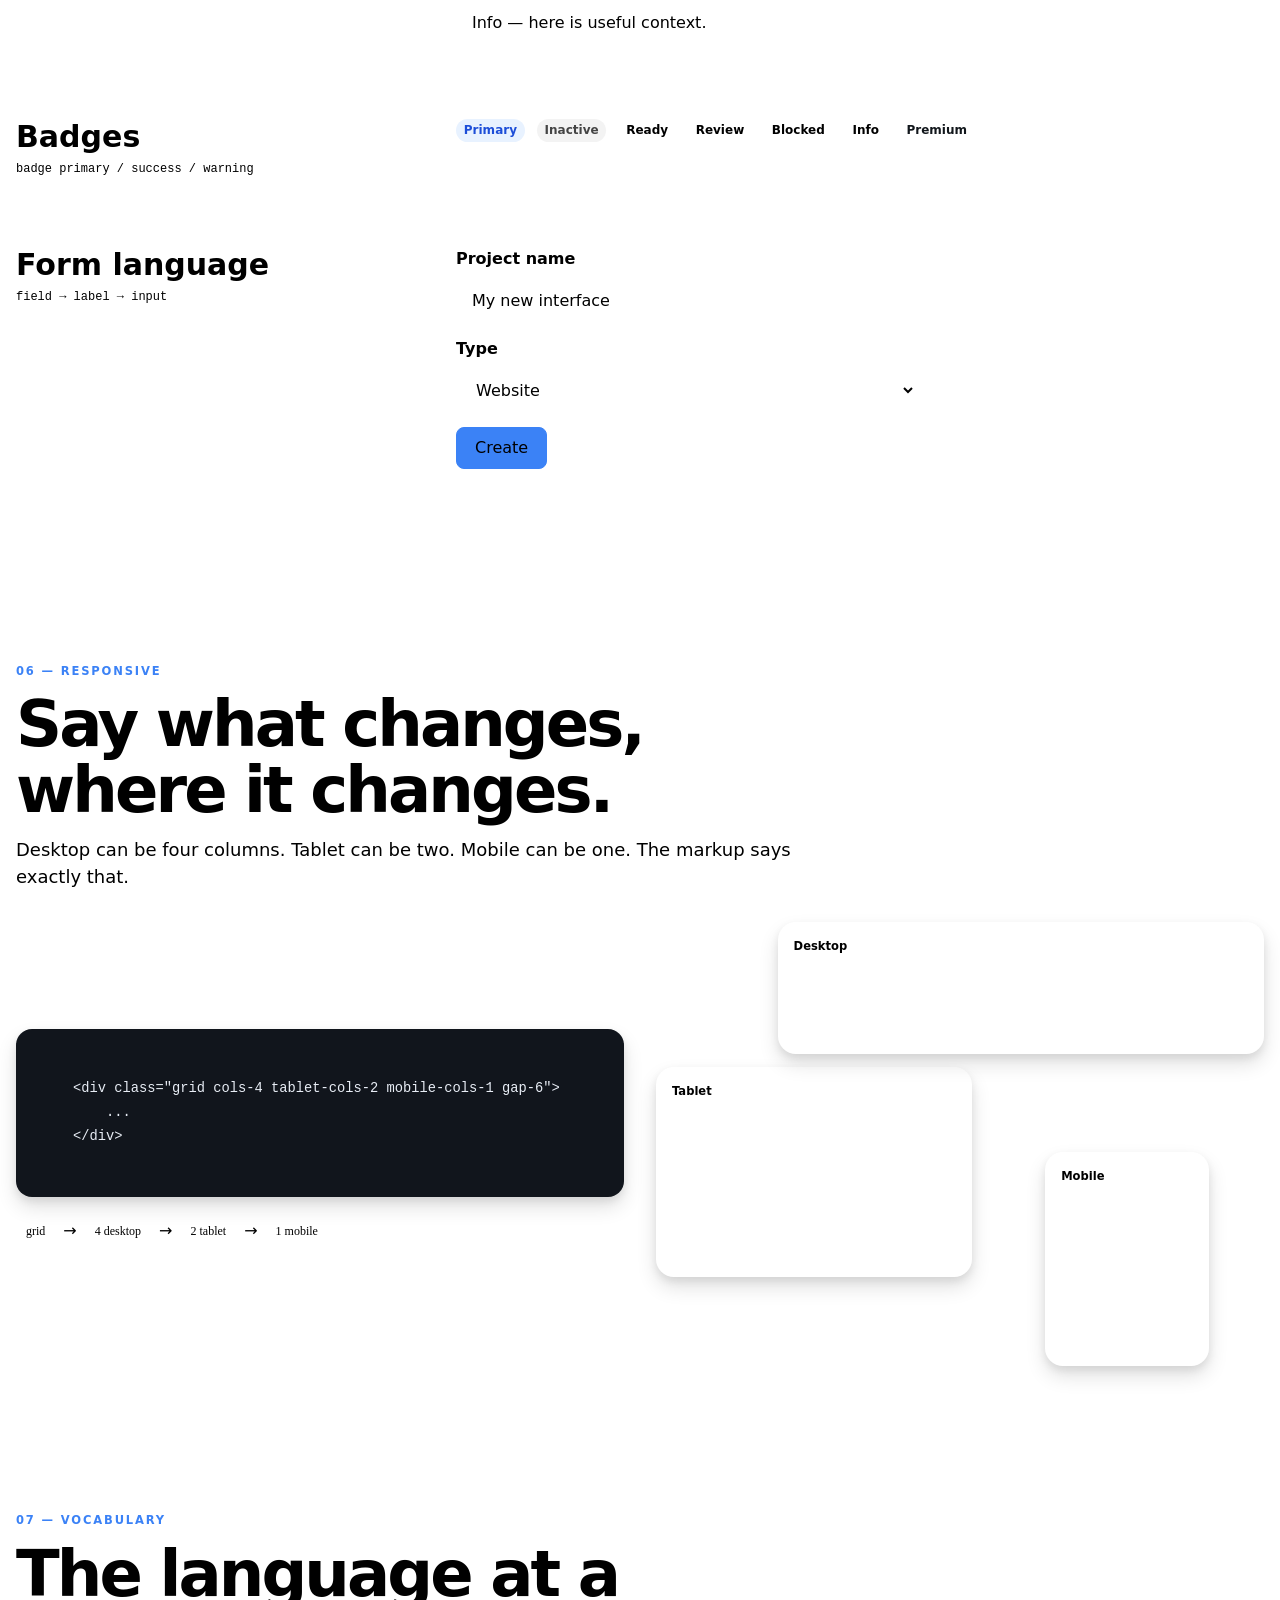
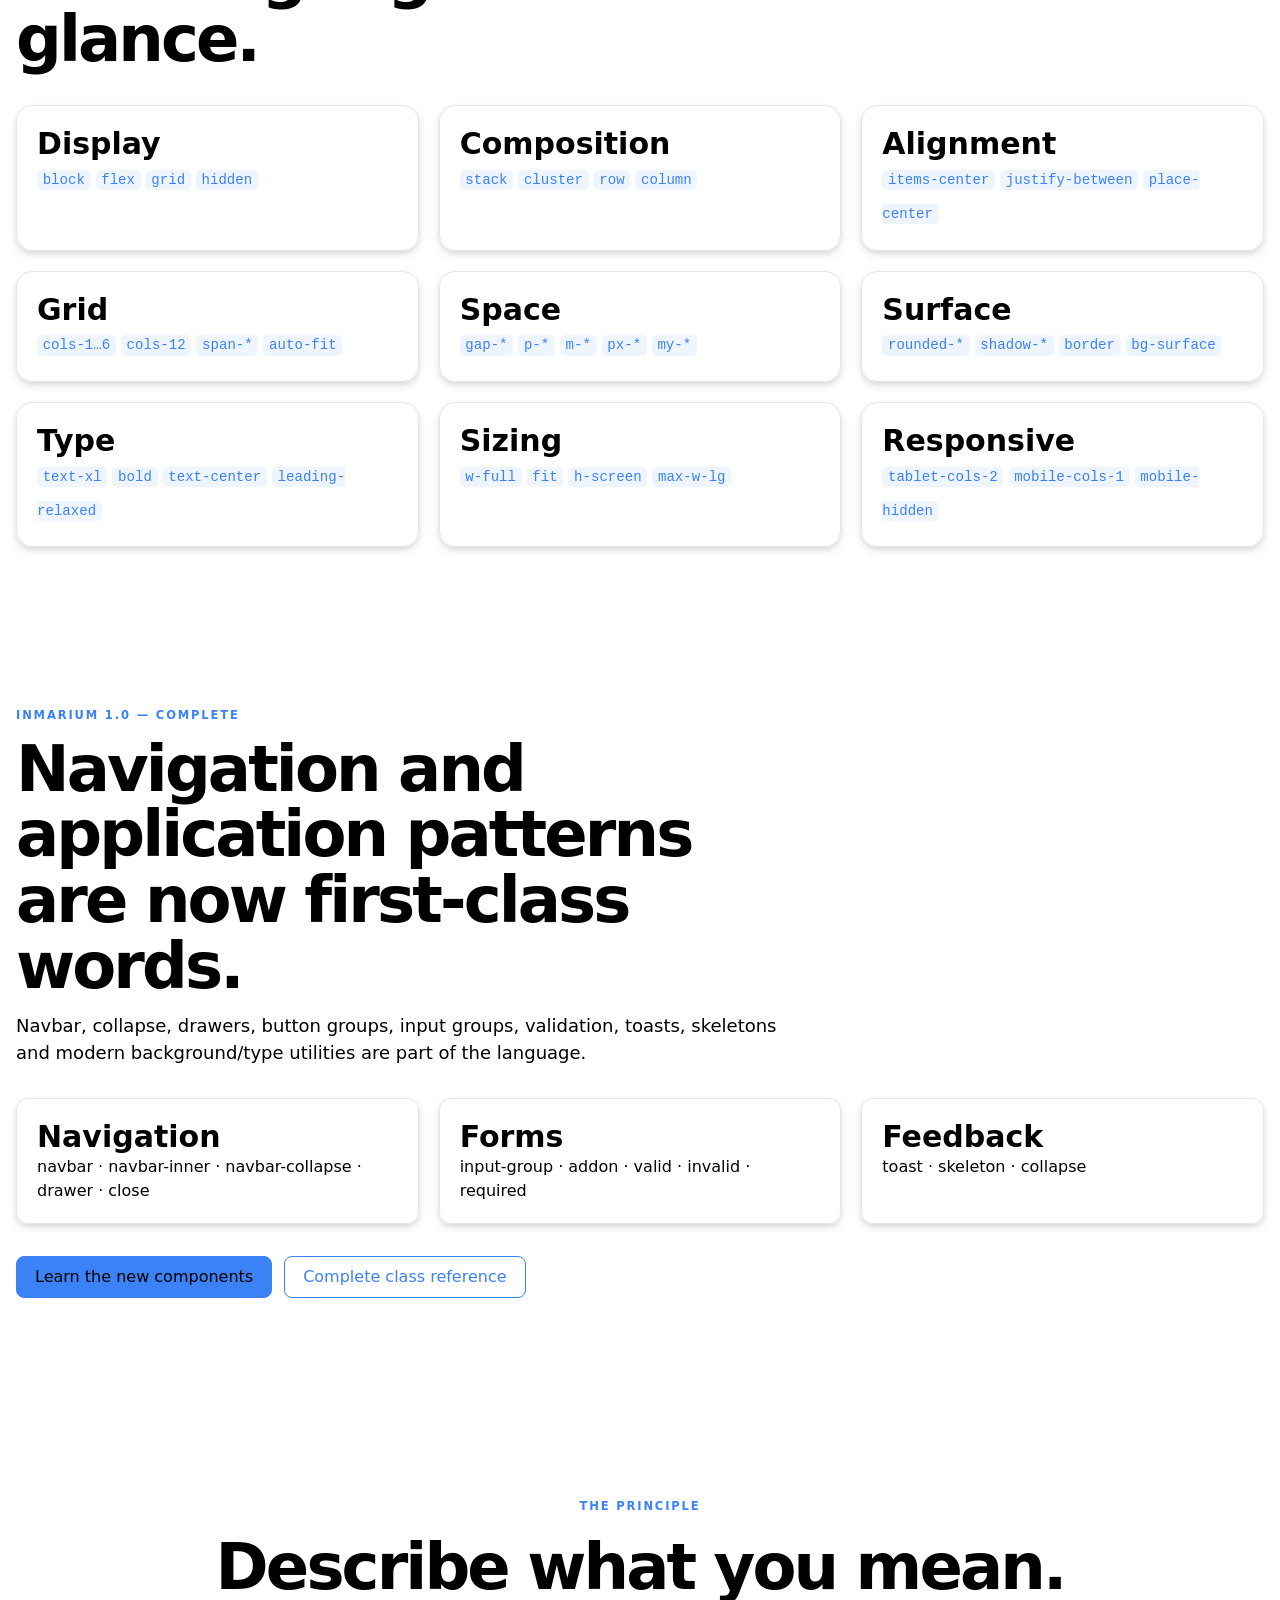
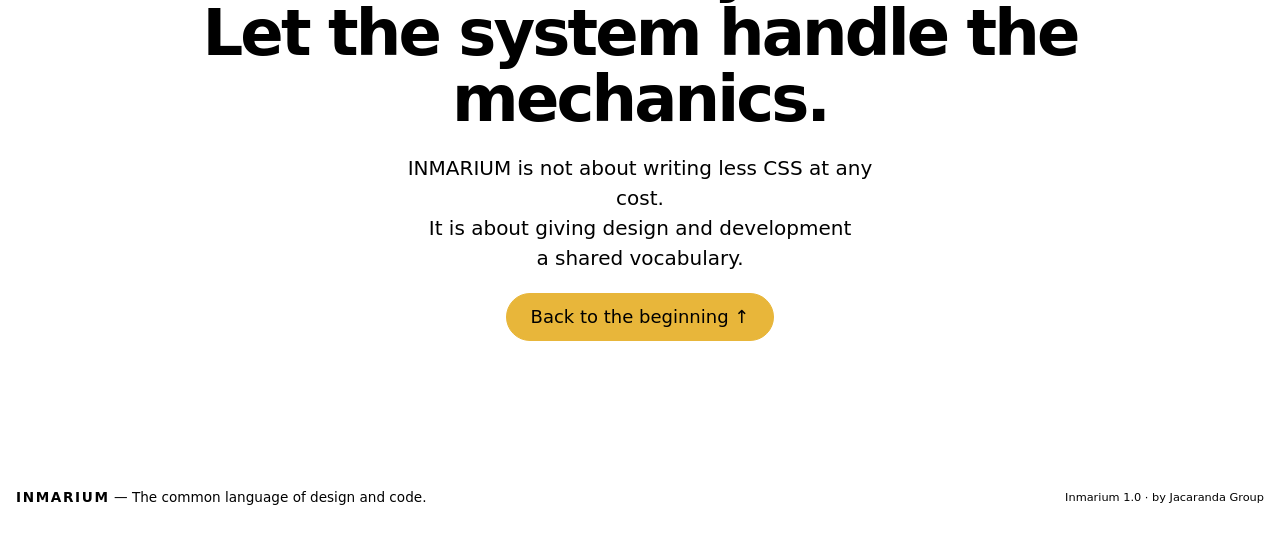
==== commit 2f01e85d: "Update system Fixed mistakes, add some more tokens." ====
--- a/index.html
+++ b/index.html
@@ -1,147 +1,711 @@
 <!DOCTYPE html>
-
 <html data-theme="default" lang="en">
+
 <head>
-<meta charset="utf-8"/>
-<meta content="width=device-width,initial-scale=1" name="viewport"/>
-<meta content="INMARIUM — the common language of design and code. Learn Framework 1.0 through visual, readable examples." name="description"/>
-<title>INMARIUM — The common language of design and code</title>
-<link href="framework.css" rel="stylesheet"/>
-<link href="docs.css" rel="stylesheet"/>
+
+  <meta charset="utf-8"/>
+  <meta content="width=device-width,initial-scale=1" name="viewport"/>
+  <meta content="INMARIUM — the common language of design and code. Learn Framework 1.0 through visual, readable examples." name="description"/>
+
+  <title>INMARIUM — The common language of design and code</title>
+  <link href="framework.css" rel="stylesheet"/>
+  <link href="docs.css" rel="stylesheet"/>
+
 </head>
+
 <body>
-<header class="im-topbar">
-<div class="container flex row items-center justify-between gap-4">
-<a aria-label="INMARIUM home" class="im-brand" href="#top"><span>INMARIUM</span><small>by Jacaranda Group</small></a>
-<nav aria-label="Primary navigation" class="cluster gap-4 mobile-hidden">
-<a class="im-nav-link" href="#language">Language</a><a class="im-nav-link" href="#layout">Layout</a><a class="im-nav-link" href="#components">Components</a><a class="im-nav-link" href="#responsive">Responsive</a><a class="im-nav-link" href="tutorial.html">Tutorial</a><a class="im-nav-link" href="reference.html">Class Reference</a>
-<select aria-label="Theme" class="select sm im-theme" id="themeSelect"><option value="default">Light</option><option value="dark">Dark</option><option value="pastel">Pastel</option><option value="corporate">Corporate</option></select>
-</nav>
-<button aria-expanded="false" aria-label="Open menu" class="burger mobile-flex" id="menuButton"><span></span><span></span><span></span></button>
-</div>
-<nav class="im-mobile-menu stack gap-3 p-4" hidden="" id="mobileMenu"><a href="#language">Language</a><a href="#layout">Layout</a><a href="#components">Components</a><a href="#responsive">Responsive</a><a href="tutorial.html">Full Tutorial</a></nav>
-</header>
-<main id="top">
-<section class="im-hero section-lg">
-<div class="container grid cols-2 mobile-cols-1 gap-12 items-center">
-<div class="stack gap-6">
-<div class="cluster gap-3"><span class="badge accent">Framework 1.0</span><span class="text-muted">A visual language for the web</span></div>
-<h1>Design and code should speak the <em>same language.</em></h1>
-<p class="text-xl text-muted im-lead">INMARIUM turns layout, spacing, hierarchy and components into readable words. Designers can code. Developers can design.</p>
-<div class="cluster gap-3"><a class="btn primary lg rounded-full" href="#start">Start learning</a><a class="btn primary outline lg rounded-full" href="#cheatsheet">View vocabulary</a></div>
-<p class="text-sm text-muted">The common language of design and code. <strong>by Jacaranda Group</strong></p>
-</div>
-<div class="im-hero-visual card p-6 rounded-3xl shadow-xl">
-<div class="im-windowbar cluster gap-2"><i></i><i></i><i></i><span>hero.html</span></div>
-<div class="im-code-scene stack gap-5">
-<code>&lt;section class=<b>"section"</b>&gt;</code>
-<code class="indent-1">&lt;div class=<b>"container"</b>&gt;</code>
-<code class="indent-2">&lt;div class=<b>"grid cols-2 gap-8 items-center"</b>&gt;</code>
-<div class="im-translation grid cols-4 mobile-cols-2 gap-2"><span>▦<b>grid</b></span><span>Ⅱ<b>2 columns</b></span><span>↔<b>space 8</b></span><span>↕<b>center</b></span></div>
-<code class="indent-2">&lt;/div&gt;</code><code class="indent-1">&lt;/div&gt;</code><code>&lt;/section&gt;</code>
-</div>
-<p class="im-caption">You are not memorizing implementation details. You are describing the composition.</p>
-</div>
-</div>
-</section>
-<section class="section im-principle" id="language">
-<div class="container">
-<div class="im-section-head stack gap-3"><span class="im-kicker">01 — THE IDEA</span><h2>Read the interface before you build it.</h2><p class="text-lg text-muted">An INMARIUM class list is a sentence: first say what the thing is, then how it behaves, then how it should feel.</p></div>
-<div class="grid cols-3 mobile-cols-1 gap-6 mt-8">
-<article class="card p-6 rounded-2xl"><span class="im-number">01</span><h3 class="mt-4">Name the structure</h3><p class="text-muted">Start with a visual primitive: <code>grid</code>, <code>flex</code>, <code>stack</code>, <code>cluster</code>, <code>container</code>.</p></article>
-<article class="card p-6 rounded-2xl"><span class="im-number">02</span><h3 class="mt-4">Describe the relationship</h3><p class="text-muted">Add <code>cols-3</code>, <code>gap-6</code>, <code>items-center</code>, <code>justify-between</code>.</p></article>
-<article class="card p-6 rounded-2xl"><span class="im-number">03</span><h3 class="mt-4">Give it character</h3><p class="text-muted">Finish with <code>p-6</code>, <code>rounded-xl</code>, <code>shadow-lg</code>, or semantic color.</p></article>
-</div>
-</div>
-</section>
-<section class="section bg-surface-secondary" id="start">
-<div class="container">
-<div class="im-section-head stack gap-3"><span class="im-kicker">02 — FIRST SENTENCE</span><h2>Build a card without “thinking in CSS”.</h2></div>
-<div class="im-lesson grid cols-2 mobile-cols-1 gap-8 mt-8 items-stretch">
-<div class="stack gap-4">
-<div class="im-callout"><b>Designer reads:</b> “A card, vertical, with medium space, generous padding, rounded corners and a soft shadow.”</div>
-<pre class="im-code"><code>&lt;article class="card stack gap-4 p-6 rounded-xl shadow-md"&gt;
-  &lt;span class="badge primary"&gt;New&lt;/span&gt;
-  &lt;h3&gt;A readable component&lt;/h3&gt;
-  &lt;p class="text-muted"&gt;Structure becomes language.&lt;/p&gt;
-  &lt;a class="btn primary fit" href="#"&gt;Explore&lt;/a&gt;
-&lt;/article&gt;</code></pre>
-<div class="im-sentence"><span>card</span><i>→</i><span>stack</span><i>→</i><span>gap 4</span><i>→</i><span>padding 6</span><i>→</i><span>rounded</span><i>→</i><span>shadow</span></div>
-</div>
-<div class="im-stage flex items-center justify-center p-8 rounded-2xl">
-<article class="card stack gap-4 p-6 rounded-xl shadow-md im-demo-card"><span class="badge primary fit">New</span><h3>A readable component</h3><p class="text-muted">Structure becomes language.</p><a class="btn primary fit" href="#start">Explore</a></article>
-</div>
-</div>
-</div>
-</section>
-<section class="section" id="layout">
-<div class="container">
-<div class="im-section-head stack gap-3"><span class="im-kicker">03 — COMPOSITION</span><h2>Four words cover most layout thinking.</h2><p class="text-lg text-muted">Choose the relationship that matches the composition you see.</p></div>
-<div class="grid cols-2 mobile-cols-1 gap-6 mt-8">
-<article class="im-concept card p-6 rounded-2xl"><div class="flex row justify-between items-start"><div><h3>Grid</h3><p class="text-muted">Rows and columns.</p></div><code>grid cols-3 gap-4</code></div><div class="grid cols-3 gap-4 mt-6"><i></i><i></i><i></i><i></i><i></i><i></i></div></article>
-<article class="im-concept card p-6 rounded-2xl"><div class="flex row justify-between items-start"><div><h3>Stack</h3><p class="text-muted">Vertical rhythm.</p></div><code>stack gap-3</code></div><div class="stack gap-3 mt-6"><i></i><i></i><i></i></div></article>
-<article class="im-concept card p-6 rounded-2xl"><div class="flex row justify-between items-start"><div><h3>Cluster</h3><p class="text-muted">Natural wrapping groups.</p></div><code>cluster gap-3</code></div><div class="cluster gap-3 mt-6"><i></i><i></i><i></i><i></i><i></i></div></article>
-<article class="im-concept card p-6 rounded-2xl"><div class="flex row justify-between items-start"><div><h3>Flex</h3><p class="text-muted">Precise one-dimensional alignment.</p></div><code>flex row justify-between</code></div><div class="flex row justify-between items-center mt-6"><i></i><i></i><i></i></div></article>
-</div>
-</div>
-</section>
-<section class="section bg-surface-secondary">
-<div class="container">
-<div class="im-section-head stack gap-3"><span class="im-kicker">04 — SPACING</span><h2>Space is part of the sentence.</h2><p class="text-lg text-muted">The same scale drives gaps, margins and padding, so compositions keep a shared rhythm.</p></div>
-<div class="grid cols-2 mobile-cols-1 gap-8 mt-8">
-<div class="stack gap-4"><pre class="im-code"><code>gap-2   gap-4   gap-8
-p-4     px-6    py-8
-mt-6    mb-12   mx-auto</code></pre><div class="alert info">Think visually: <strong>gap</strong> is the space between children; <strong>padding</strong> is the breathing room inside; <strong>margin</strong> moves the object relative to its surroundings.</div></div>
-<div class="im-space-scale stack gap-3"><div><b>2</b><i style="--w:2rem"></i></div><div><b>4</b><i style="--w:4rem"></i></div><div><b>8</b><i style="--w:8rem"></i></div><div><b>12</b><i style="--w:12rem"></i></div><div><b>16</b><i style="--w:16rem"></i></div></div>
-</div>
-</div>
-</section>
-<section class="section" id="components">
-<div class="container">
-<div class="im-section-head stack gap-3"><span class="im-kicker">05 — COMPONENTS</span><h2>Start with meaning. Modify with plain words.</h2><p class="text-lg text-muted">Components establish the role. Modifiers describe emphasis, size and treatment.</p></div>
-<div class="im-component-row mt-8"><div><h3>Buttons</h3><code>btn primary lg rounded-full</code></div><div class="cluster gap-3"><button class="btn primary">Primary</button><button class="btn primary outline">Outline</button><button class="btn primary soft">Soft</button><button class="btn primary ghost">Ghost</button><button class="btn primary link">Link</button></div></div>
-<div class="im-component-row"><div><h3>Messages</h3><code>alert success / warning / danger / info</code></div><div class="stack gap-3"><div class="alert success">Success — the action is complete.</div><div class="alert warning">Warning — check this before continuing.</div><div class="alert danger">Danger — something needs attention.</div></div></div>
-<div class="im-component-row"><div><h3>Badges</h3><code>badge primary / success / warning</code></div><div class="cluster gap-3"><span class="badge primary">Primary</span><span class="badge success">Ready</span><span class="badge warning">Review</span><span class="badge danger">Blocked</span><span class="badge info">Info</span></div></div>
-<div class="im-component-row"><div><h3>Form language</h3><code>field → label → input</code></div><form class="form stack gap-4 im-mini-form"><div class="field"><label class="label" for="name">Project name</label><input class="input" id="name" placeholder="My new interface"/></div><div class="field"><label class="label" for="type">Type</label><select class="select" id="type"><option>Website</option><option>Application</option></select></div><button class="btn primary fit" type="button">Create</button></form></div>
-</div>
-</section>
-<section class="section im-responsive" id="responsive">
-<div class="container">
-<div class="im-section-head stack gap-3"><span class="im-kicker">06 — RESPONSIVE</span><h2>Say what changes, where it changes.</h2><p class="text-lg text-muted">Desktop can be four columns. Tablet can be two. Mobile can be one. The markup says exactly that.</p></div>
-<div class="grid cols-2 mobile-cols-1 gap-8 mt-8 items-center">
-<div class="stack gap-5"><pre class="im-code"><code>&lt;div class="grid cols-4 tablet-cols-2 mobile-cols-1 gap-6"&gt;
-  ...
-&lt;/div&gt;</code></pre><div class="im-sentence"><span>grid</span><i>→</i><span>4 desktop</span><i>→</i><span>2 tablet</span><i>→</i><span>1 mobile</span></div></div>
-<div class="im-devices"><div class="im-device desktop"><b>Desktop</b><span class="grid cols-4 gap-2"><i></i><i></i><i></i><i></i></span></div><div class="im-device tablet"><b>Tablet</b><span class="grid cols-2 gap-2"><i></i><i></i><i></i><i></i></span></div><div class="im-device phone"><b>Mobile</b><span class="stack gap-2"><i></i><i></i><i></i><i></i></span></div></div>
-</div>
-</div>
-</section>
-<section class="section bg-surface-secondary" id="cheatsheet">
-<div class="container">
-<div class="im-section-head stack gap-3"><span class="im-kicker">07 — VOCABULARY</span><h2>The language at a glance.</h2></div>
-<div class="grid cols-3 tablet-cols-2 mobile-cols-1 gap-5 mt-8">
-<article class="card p-5 rounded-xl"><h3>Display</h3><p><code>block</code> <code>flex</code> <code>grid</code> <code>hidden</code></p></article>
-<article class="card p-5 rounded-xl"><h3>Composition</h3><p><code>stack</code> <code>cluster</code> <code>row</code> <code>column</code></p></article>
-<article class="card p-5 rounded-xl"><h3>Alignment</h3><p><code>items-center</code> <code>justify-between</code> <code>place-center</code></p></article>
-<article class="card p-5 rounded-xl"><h3>Grid</h3><p><code>cols-1…6</code> <code>cols-12</code> <code>span-*</code> <code>auto-fit</code></p></article>
-<article class="card p-5 rounded-xl"><h3>Space</h3><p><code>gap-*</code> <code>p-*</code> <code>m-*</code> <code>px-*</code> <code>my-*</code></p></article>
-<article class="card p-5 rounded-xl"><h3>Surface</h3><p><code>rounded-*</code> <code>shadow-*</code> <code>border</code> <code>bg-surface</code></p></article>
-<article class="card p-5 rounded-xl"><h3>Type</h3><p><code>text-xl</code> <code>bold</code> <code>text-center</code> <code>leading-relaxed</code></p></article>
-<article class="card p-5 rounded-xl"><h3>Sizing</h3><p><code>w-full</code> <code>fit</code> <code>h-screen</code> <code>max-w-lg</code></p></article>
-<article class="card p-5 rounded-xl"><h3>Responsive</h3><p><code>tablet-cols-2</code> <code>mobile-cols-1</code> <code>mobile-hidden</code></p></article>
-</div>
-</div>
-</section>
-<section class="section bg-surface-secondary" id="framework-complete"><div class="container"><div class="im-section-head stack gap-3"><span class="im-kicker">FRAMEWORK 1.0 — COMPLETE</span><h2>Navigation and application patterns are now first-class words.</h2><p class="text-lg text-muted">Navbar 2.0, collapse, drawers, button groups, input groups, validation, toasts, skeletons and modern background/type utilities are part of the language.</p></div><div class="grid cols-3 tablet-cols-2 mobile-cols-1 gap-5 mt-8"><article class="card p-5"><h3>Navigation</h3><p class="text-muted">navbar · navbar-inner · navbar-collapse · drawer · close</p></article><article class="card p-5"><h3>Forms</h3><p class="text-muted">input-group · addon · valid · invalid · required</p></article><article class="card p-5"><h3>Feedback</h3><p class="text-muted">toast · skeleton · collapse</p></article></div><div class="cluster gap-3 mt-8"><a class="btn primary" href="tutorial.html#collapse">Learn the new components</a><a class="btn primary outline" href="reference.html">Complete class reference</a></div></div></section><section class="section im-final">
-<div class="container text-center stack gap-5 items-center"><span class="im-kicker">THE PRINCIPLE</span><h2>Describe what you mean.<br/>Let the system handle the mechanics.</h2><p class="text-xl text-muted max-w-lg">INMARIUM is not about writing less CSS at any cost. It is about giving design and development a shared vocabulary.</p><a class="btn accent lg rounded-full" href="#top">Back to the beginning ↑</a></div>
-</section>
-</main>
-<footer class="im-footer"><div class="container flex row mobile-column gap-4 items-center justify-between"><div><strong>INMARIUM</strong><span> — The common language of design and code.</span></div><small>Framework 1.0 · by Jacaranda Group</small></div></footer>
-<script>
-const root=document.documentElement, theme=document.getElementById('themeSelect');
-theme.addEventListener('change',()=>root.dataset.theme=theme.value);
-const button=document.getElementById('menuButton'), menu=document.getElementById('mobileMenu');
-button.addEventListener('click',()=>{const open=button.getAttribute('aria-expanded')==='true';button.setAttribute('aria-expanded',String(!open));button.classList.toggle('open',!open);menu.hidden=open;});
-menu.querySelectorAll('a').forEach(a=>a.addEventListener('click',()=>{menu.hidden=true;button.classList.remove('open');button.setAttribute('aria-expanded','false')}));
-</script>
-<script defer="" src="inmarium.js"></script></body></html>
+
+<!-- Header -->
+  <header class="im-topbar">
+
+    <div class="container flex row items-center justify-between gap-4">
+
+      <a aria-label="INMARIUM home" class="im-brand" href="#top">
+
+        <svg class="im-brand-logo" viewBox="0 0 512 512" xmlns="http://www.w3.org/2000/svg" aria-hidden="true">
+          <path
+            d="M152 96 C120 96 96 120 96 152 V204 C96 232 84 248 64 256 C84 264 96 280 96 308 V360 C96 392 120 416 152 416"
+            fill="none" stroke="var(--primary)" stroke-width="36" stroke-linecap="round" stroke-linejoin="round"/>
+          <rect x="184" y="184" width="144" height="144" rx="4" fill="var(--gold)"/>
+          <path
+            d="M360 96 C392 96 416 120 416 152 V204 C416 232 428 248 448 256 C428 264 416 280 416 308 V360 C416 392 392 416 360 416"
+            fill="none" stroke="var(--primary)" stroke-width="36" stroke-linecap="round" stroke-linejoin="round"/>
+        </svg>
+      
+        <span class="im-brand-text">
+          <span>INMARIUM</span>
+          <small>by Jacaranda Group</small>
+        </span>
+      
+      </a>
+      
+      <nav aria-label="Primary navigation" class="cluster gap-4 mobile-hidden">
+
+        <a class="im-nav-link" href="showcase.html">Showcase</a>
+        <a class="im-nav-link" href="tutorial.html">Tutorial</a>
+        <a class="im-nav-link" href="reference.html">Class Reference</a>
+        
+        <select aria-label="Theme" class="select sm im-theme" id="themeSelect">
+          <option value="default">Light</option>
+          <option value="dark">Dark</option>
+          <option value="pastel">Pastel</option>
+          <option value="corporate">Corporate</option>
+        </select>
+      </nav>
+
+      <button aria-expanded="false" aria-label="Open menu" class="burger mobile-flex" id="menuButton">
+        <span></span><span></span><span></span>
+      </button>
+
+    </div>
+
+    <nav class="im-mobile-menu stack gap-3 p-4" hidden="" id="mobileMenu">
+      <a href="#language">Language</a>
+      <a href="#layout">Layout</a>
+      <a href="#components">Components</a>
+      <a href="#responsive">Responsive</a>
+      <a href="tutorial.html">Full Tutorial</a>
+    </nav>
+
+  </header>
+
+<!-- Main -->
+  <main id="top">
+
+  <!-- Hero Section -->
+    <section class="im-hero section-lg">
+      <div class="container grid cols-2 mobile-cols-1 gap-12 items-center">
+
+        <div class="stack gap-6">
+
+          <div class="cluster gap-3">
+            <span class="badge accent">Inmarium 1.0</span>
+            <span class="text-muted">A visual language for the web</span>
+          </div>
+          
+          <h1>Design and code should speak the <em>same language.</em></h1>
+          
+          <p class="text-xl text-muted im-lead">INMARIUM turns layout, spacing, hierarchy and components into readable words. Designers can code. Developers can design.</p>
+          
+          <div class="cluster gap-3">
+            <a class="btn primary lg rounded-full" href="#start">Start learning</a>
+            <a class="btn primary outline lg rounded-full" href="#cheatsheet">View vocabulary</a>
+          </div>
+          
+          <p class="text-sm text-muted">The common language of design and code. <strong>by Jacaranda Group</strong></p>
+        
+        </div>
+        
+        <div class="im-hero-visual card p-6 rounded-3xl shadow-xl">
+          <div class="im-windowbar cluster gap-2">
+            <i></i><i></i><i></i>
+            <span>hero.html</span>
+          </div>
+          
+          <div class="im-code-scene stack gap-5">
+
+            <code>&lt;section class=<b>"section"</b>&gt;</code>
+            <code class="indent-1">&lt;div class=<b>"container"</b>&gt;</code>
+            <code class="indent-2">&lt;div class=<b>"grid cols-2 gap-8 items-center"</b>&gt;</code>
+            
+            <div class="im-translation grid cols-4 mobile-cols-2 gap-2">
+              <span>▦<b>grid</b></span>
+              <span>Ⅱ<b>2 columns</b></span>
+              <span>↔<b>space 8</b></span>
+              <span>↕<b>center</b></span>
+            </div>
+            
+            <code class="indent-2">&lt;/div&gt;</code>
+            <code class="indent-1">&lt;/div&gt;</code>
+            <code>&lt;/section&gt;</code>
+          
+          </div>
+          
+          <p class="im-caption">You are not memorizing implementation details. You are describing the composition.</p>
+        
+        </div>
+
+      </div>
+    </section>
+    
+  <!-- 01 - The Idea -->
+    <section class="section im-principle" id="language">
+      <div class="container">
+
+        <div class="im-section-head stack gap-3">
+
+          <span class="im-kicker">01 — THE IDEA</span>
+          <h2>Read the interface before you build it.</h2>
+          <p class="text-lg text-muted">An INMARIUM class list is a sentence: first say what the thing is, then how it behaves, then how it should feel.</p>
+
+        </div>
+        
+        <div class="grid cols-3 mobile-cols-1 gap-6 mt-8">
+
+          <article class="card p-6 rounded-2xl">
+            <span class="im-number">01</span>
+            <h3 class="mt-4">Name the structure</h3>
+            <p class="text-muted">Start with a visual primitive: <code>grid</code>, <code>flex</code>, <code>stack</code>, <code>cluster</code>, <code>container</code>.</p>
+          </article>
+
+          <article class="card p-6 rounded-2xl">
+            <span class="im-number">02</span>
+            <h3 class="mt-4">Describe the relationship</h3>
+            <p class="text-muted">Add <code>cols-3</code>, <code>gap-6</code>, <code>items-center</code>, <code>justify-between</code>.</p>
+          </article>
+
+          <article class="card p-6 rounded-2xl">
+            <span class="im-number">03</span>
+            <h3 class="mt-4">Give it character</h3>
+            <p class="text-muted">Finish with <code>p-6</code>, <code>rounded-xl</code>, <code>shadow-lg</code>, or semantic color.</p>
+          </article>
+
+        </div>
+
+      </div>
+    </section>
+
+  <!-- 02 - First Sentence -->
+    <section class="section bg-surface-secondary" id="start">
+      <div class="container">
+
+        <div class="im-section-head stack gap-3">
+          <span class="im-kicker">02 — FIRST SENTENCE</span>
+          <h2>Build a card without “thinking in CSS”.</h2>
+        </div>
+
+        <div class="im-lesson grid cols-2 mobile-cols-1 gap-8 mt-8 items-stretch">
+
+          <div class="stack gap-4">
+
+            <div class="im-callout">
+              <b>Designer reads:</b> “A card, vertical, with medium space, generous padding, rounded corners and a soft shadow.”
+            </div>
+            
+<pre class="im-code">
+  <code>
+    &lt;article class="card stack gap-4 p-6 rounded-xl shadow-md"&gt;
+        &lt;span class="badge primary"&gt;New&lt;/span&gt;
+        &lt;h3&gt;A readable component&lt;/h3&gt;
+        &lt;p class="text-muted"&gt;Structure becomes language.&lt;/p&gt;
+        &lt;a class="btn primary fit" href="#"&gt;Explore&lt;/a&gt;
+    &lt;/article&gt;
+  </code>
+</pre>
+            
+            <div class="im-sentence">
+              <span>card</span>
+              <i>→</i>
+              <span>stack</span>
+              <i>→</i>
+              <span>gap 4</span>
+              <i>→</i>
+              <span>padding 6</span>
+              <i>→</i>
+              <span>rounded</span>
+              <i>→</i>
+              <span>shadow</span>
+            </div>
+
+          </div>
+          
+          <div class="im-stage flex items-center justify-center p-8 rounded-2xl">
+            <article class="card stack gap-4 p-6 rounded-xl shadow-md im-demo-card">
+              <span class="badge primary fit">New</span>
+              <h3>A readable component</h3>
+              <p class="text-muted">Structure becomes language.</p>
+              <a class="btn primary fit" href="#start">Explore</a>
+            </article>
+          </div>
+
+        </div>
+      </div>
+    </section>
+
+  <!-- 03 - Composition -->
+    <section class="section" id="layout">
+      <div class="container">
+
+        <div class="im-section-head stack gap-3">
+          <span class="im-kicker">03 — COMPOSITION</span>
+          <h2>Four words cover most layout thinking.</h2>
+          <p class="text-lg text-muted">Choose the relationship that matches the composition you see.</p>
+        </div>
+
+        <div class="grid cols-2 mobile-cols-1 gap-6 mt-8">
+
+          <article class="im-concept card p-6 rounded-2xl">
+
+            <div class="flex row justify-between items-start">
+              <div>
+                <h3>Grid</h3>
+                <p class="text-muted">Rows and columns.</p>
+              </div>
+              <code>grid cols-3 gap-4</code>
+            </div>
+            
+            <div class="grid cols-3 gap-4 mt-6">
+              <i></i><i></i><i></i><i></i><i></i><i></i>
+            </div>
+            
+          </article>
+          
+          <article class="im-concept card p-6 rounded-2xl">
+            
+            <div class="flex row justify-between items-start">
+              <div>
+                <h3>Stack</h3>
+                <p class="text-muted">Vertical rhythm.</p>
+              </div>
+              <code>stack gap-3</code>
+            </div>
+            
+            <div class="stack gap-3 mt-6">
+              <i></i><i></i><i></i>
+            </div>
+
+          </article>
+
+          <article class="im-concept card p-6 rounded-2xl">
+
+            <div class="flex row justify-between items-start">
+              <div>
+                <h3>Cluster</h3>
+                <p class="text-muted">Natural wrapping groups.</p>
+              </div>
+              <code>cluster gap-3</code>
+            </div>
+            
+            <div class="cluster gap-3 mt-6">
+              <i></i><i></i><i></i><i></i><i></i>
+            </div>
+
+          </article>
+
+          <article class="im-concept card p-6 rounded-2xl">
+
+            <div class="flex row justify-between items-start">
+              <div>
+                <h3>Flex</h3>
+                <p class="text-muted">Precise one-dimensional alignment.</p>
+              </div>
+              <code>flex row justify-between</code>
+            </div>
+
+            <div class="flex row justify-between items-center mt-6">
+              <i></i><i></i><i></i>
+            </div>
+          </article>
+
+        </div>
+      </div>
+    </section>
+
+  <!-- 04 - Spacing -->
+    <section class="section bg-surface-secondary">
+      <div class="container">
+
+        <div class="im-section-head stack gap-3">
+          <span class="im-kicker">04 — SPACING</span>
+          <h2>Space is part of the sentence.</h2>
+          <p class="text-lg text-muted">The same scale drives gaps, margins and padding, so compositions keep a shared rhythm.</p>
+        </div>
+        
+        <div class="grid cols-2 mobile-cols-1 gap-8 mt-8">
+
+          <div class="stack gap-4">
+
+<pre class="im-code">
+  <code>
+    gap-2     gap-4     gap-8
+    p-4       px-6      py-8
+    mt-6      mb-12     mx-auto
+  </code>
+</pre>
+
+            <div class="alert info">
+              Think visually:
+              <strong>gap</strong> is the space between children;
+              <strong>padding</strong> is the breathing room inside;
+              <strong>margin</strong> moves the object relative to its surroundings.
+            </div>
+
+          </div>
+          
+          <div class="im-space-scale stack gap-3">
+            <div>
+              <b>2 (.5rem)</b>
+              <i style="--w:2rem"></i>
+            </div>
+            <div>
+              <b>4 (1rem)</b>
+              <i style="--w:4rem"></i>
+            </div>
+            <div>
+              <b>8 (2rem)</b>
+              <i style="--w:8rem"></i>
+            </div>
+            <div>
+              <b>12 (3rem)</b>
+              <i style="--w:12rem"></i>
+            </div>
+            <div>
+              <b>16 (4rem)</b>
+              <i style="--w:16rem"></i>
+            </div>
+          </div>
+        
+        </div>
+
+      </div>
+    </section>
+
+  <!-- 05 - Components -->
+    <section class="section" id="components">
+      <div class="container">
+
+        <div class="im-section-head stack gap-3">
+          <span class="im-kicker">05 — COMPONENTS</span>
+          <h2>Start with meaning. Modify with plain words.</h2>
+          <p class="text-lg text-muted">Components establish the role. Modifiers describe emphasis, size and treatment.</p>
+        </div>
+        
+        <div class="im-component-row mt-8">
+
+          <div>
+            <h3>Buttons</h3>
+            <code>btn primary / secondary / success / warning / danger / info / accent</code>
+          </div>
+
+          <div class="stack gap-3">
+            <div class="cluster gap-3">
+              <button class="btn primary">Primary</button>
+              <button class="btn primary outline">Outline</button>
+              <button class="btn primary soft">Soft</button>
+              <button class="btn primary ghost">Ghost</button>
+              <button class="btn primary link">Link</button>
+              <button class="btn primary" disabled>Disabled</button>
+            </div>
+            <div class="cluster gap-3">
+              <button class="btn secondary">Secondary</button>
+              <button class="btn success">Success</button>
+              <button class="btn warning">Warnign</button>
+              <button class="btn danger">Danger</button>
+              <button class="btn info">Info</button>
+              <button class="btn accent">Accent</button>
+            </div>
+          </div>
+        </div>
+        
+        <div class="im-component-row">
+
+          <div>
+            <h3>Messages</h3>
+            <code>alert success / warning / danger / info</code>
+          </div>
+          
+          <div class="stack gap-3">
+            <div class="alert success">Success — the action is complete.</div>
+            <div class="alert warning">Warning — check this before continuing.</div>
+            <div class="alert danger">Danger — something needs attention.</div>
+            <div class="alert info">Info — here is useful context.</div>
+          </div>
+
+        </div>
+        
+        <div class="im-component-row">
+
+          <div>
+            <h3>Badges</h3>
+            <code>badge primary / success / warning</code>
+          </div>
+
+          <div class="cluster gap-3">
+            <span class="badge primary">Primary</span>
+            <span class="badge secondary">Inactive</span>
+            <span class="badge success">Ready</span>
+            <span class="badge warning">Review</span>
+            <span class="badge danger">Blocked</span>
+            <span class="badge info">Info</span>
+            <span class="badge accent">Premium</span>
+          </div>
+
+        </div>
+        
+        <div class="im-component-row">
+
+          <div>
+            <h3>Form language</h3>
+            <code>field → label → input</code>
+          </div>
+
+          <form class="form stack gap-4 im-mini-form">
+
+            <div class="field">
+              <label class="label" for="name">Project name</label>
+              <input class="input" id="name" placeholder="My new interface"/>
+            </div>
+
+            <div class="field">
+
+              <label class="label" for="type">Type</label>
+
+              <select class="select" id="type">
+                <option>Website</option>
+                <option>Application</option>
+              </select>
+
+            </div>
+
+            <button class="btn primary fit" type="button">Create</button>
+
+          </form>
+
+        </div>
+
+      </div>
+    </section>
+
+  <!-- 06 - Responsive -->
+    <section class="section im-responsive" id="responsive">
+      <div class="container">
+
+        <div class="im-section-head stack gap-3">
+          <span class="im-kicker">06 — RESPONSIVE</span>
+          <h2>Say what changes, where it changes.</h2>
+          <p class="text-lg text-muted">Desktop can be four columns. Tablet can be two. Mobile can be one. The markup says exactly that.</p>
+        </div>
+        
+        <div class="grid cols-2 mobile-cols-1 gap-8 mt-8 items-center">
+
+          <div class="stack gap-5">
+<pre class="im-code">
+  <code>
+    &lt;div class="grid cols-4 tablet-cols-2 mobile-cols-1 gap-6"&gt;
+        ...
+    &lt;/div&gt;
+  </code>
+</pre>
+
+            <div class="im-sentence">
+              <span>grid</span>
+              <i>→</i>
+              <span>4 desktop</span>
+              <i>→</i>
+              <span>2 tablet</span>
+              <i>→</i>
+              <span>1 mobile</span>
+            </div>
+
+          </div>
+          
+          <div class="im-devices">
+
+            <div class="im-device desktop">
+              <b>Desktop</b>
+              <span class="grid cols-4 gap-2">
+                <i></i><i></i><i></i><i></i>
+              </span>
+            </div>
+
+            <div class="im-device tablet">
+              <b>Tablet</b>
+              <span class="grid cols-2 gap-2">
+                <i></i><i></i><i></i><i></i>
+              </span>
+            </div>
+            
+            <div class="im-device phone">
+              <b>Mobile</b>
+              <span class="stack gap-2">
+                <i></i><i></i><i></i><i></i>
+              </span>
+            </div>
+
+          </div>
+        </div>
+      </div>
+    </section>
+
+  <!-- 07 - Vocabulary -->
+    <section class="section bg-surface-secondary" id="cheatsheet">
+      <div class="container">
+
+        <div class="im-section-head stack gap-3">
+          <span class="im-kicker">07 — VOCABULARY</span>
+          <h2>The language at a glance.</h2>
+        </div>
+
+        <div class="grid cols-3 tablet-cols-2 mobile-cols-1 gap-5 mt-8">
+
+          <article class="card p-5 rounded-xl">
+            <h3>Display</h3>
+            <p>
+              <code>block</code> <code>flex</code> <code>grid</code> <code>hidden</code>
+            </p>
+          </article>
+          
+          <article class="card p-5 rounded-xl">
+            <h3>Composition</h3>
+            <p>
+              <code>stack</code> <code>cluster</code> <code>row</code> <code>column</code>
+            </p>
+          </article>
+          
+          <article class="card p-5 rounded-xl">
+            <h3>Alignment</h3>
+            <p>
+              <code>items-center</code> <code>justify-between</code> <code>place-center</code>
+            </p>
+          </article>
+          
+          <article class="card p-5 rounded-xl">
+            <h3>Grid</h3>
+            <p>
+              <code>cols-1…6</code> <code>cols-12</code> <code>span-*</code> <code>auto-fit</code>
+            </p>
+          </article>
+
+          <article class="card p-5 rounded-xl">
+            <h3>Space</h3>
+            <p>
+              <code>gap-*</code> <code>p-*</code> <code>m-*</code> <code>px-*</code> <code>my-*</code>
+            </p>
+          </article>
+          
+          <article class="card p-5 rounded-xl">
+            <h3>Surface</h3>
+            <p>
+              <code>rounded-*</code> <code>shadow-*</code> <code>border</code> <code>bg-surface</code>
+            </p>
+          </article>
+
+          <article class="card p-5 rounded-xl">
+            <h3>Type</h3>
+            <p>
+              <code>text-xl</code> <code>bold</code> <code>text-center</code> <code>leading-relaxed</code>
+            </p>
+          </article>
+          
+          <article class="card p-5 rounded-xl">
+            <h3>Sizing</h3>
+            <p>
+              <code>w-full</code> <code>fit</code> <code>h-screen</code> <code>max-w-lg</code>
+            </p>
+          </article>
+
+          <article class="card p-5 rounded-xl">
+            <h3>Responsive</h3>
+            <p>
+              <code>tablet-cols-2</code> <code>mobile-cols-1</code> <code>mobile-hidden</code>
+            </p>
+          </article>
+
+        </div>
+
+      </div>
+    </section>
+
+  <!-- Inmarium 1.0 - Complete -->
+    <section class="section bg-surface-secondary" id="framework-complete">
+      <div class="container">
+
+        <div class="im-section-head stack gap-3">
+          <span class="im-kicker">INMARIUM 1.0 — COMPLETE</span>
+          <h2>Navigation and application patterns are now first-class words.</h2>
+          <p class="text-lg text-muted">Navbar, collapse, drawers, button groups, input groups, validation, toasts, skeletons and modern background/type utilities are part of the language.</p>
+        </div>
+
+        <div class="grid cols-3 tablet-cols-2 mobile-cols-1 gap-5 mt-8">
+
+          <article class="card p-5">
+            <h3>Navigation</h3>
+            <p class="text-muted">navbar · navbar-inner · navbar-collapse · drawer · close</p>
+          </article>
+
+          <article class="card p-5">
+            <h3>Forms</h3>
+            <p class="text-muted">input-group · addon · valid · invalid · required</p>
+          </article>
+
+          <article class="card p-5">
+            <h3>Feedback</h3>
+            <p class="text-muted">toast · skeleton · collapse</p>
+          </article>
+        
+        </div>
+        
+        <div class="cluster gap-3 mt-8">
+          <a class="btn primary" href="tutorial.html#collapse">Learn the new components</a>
+          <a class="btn primary outline" href="reference.html">Complete class reference</a>
+        </div>
+      
+      </div>
+    </section>
+
+  <!-- The Principle -->
+    <section class="section im-final">
+      <div class="container text-center stack gap-5 items-center">
+        <span class="im-kicker">THE PRINCIPLE</span>
+        <h2>Describe what you mean.<br/>Let the system handle the mechanics.</h2>
+        <p class="text-xl text-muted max-w-lg">
+          INMARIUM is not about writing less CSS at any cost.<br>It is about giving design and development<br>a shared vocabulary.
+        </p>
+        <a class="btn accent lg rounded-full" href="#top">Back to the beginning ↑</a>
+      </div>
+    </section>
+
+  </main>
+
+<!-- FOOTER -->
+  <footer class="im-footer">
+    <div class="container flex row mobile-column gap-4 items-center justify-between">
+      <div>
+        <strong>INMARIUM</strong>
+        <span> — The common language of design and code.</span>
+      </div>
+      <small>Inmarium 1.0 · by Jacaranda Group</small>
+    </div>
+  </footer>
+
+<!-- Scripts -->
+  <script>
+
+    const
+      root=document.documentElement,
+      theme = document.getElementById ('themeSelect');
+
+    theme.addEventListener (
+      'change', () => root.dataset.theme = theme.value
+    );
+
+    const
+      button=document.getElementById ('menuButton'),
+      menu = document.getElementById ('mobileMenu');
+
+    button.addEventListener(
+      'click', () => {
+        const open = button.getAttribute ('aria-expanded') === 'true';
+
+        button.setAttribute('aria-expanded', String(!open));
+        button.classList.toggle('open', !open);
+        menu.hidden=open;
+      }
+    );
+      
+    menu.querySelectorAll('a').forEach (
+      a => a.addEventListener (
+        'click', () => {
+          menu.hidden = true;
+          button.classList.remove ('open');
+          button.setAttribute ('aria-expanded', 'false')
+        }
+      )
+    );
+
+  </script>
+
+  <script defer="" src="inmarium.js"></script>
+
+</body>
+</html>
--- a/framework.css
+++ b/framework.css
@@ -1,6 +1,6 @@
 @layer reset, tokens, base, themes, layout, components, utilities;
 @import "foundation/reset.css" layer(reset);
-@import "foundation/colors.css" layer(tokens);
+@import "foundation/tokens.css" layer(tokens);
 @import "foundation/spacing.css" layer(tokens);
 @import "foundation/radius.css" layer(tokens);
 @import "foundation/shadows.css" layer(tokens);
--- a/docs.css
+++ b/docs.css
@@ -1,18 +1,427 @@
 /* INMARIUM documentation skin. The page composition itself uses Framework 1.0. */
-:root{--im-ink:#10131a;--im-gold:#c99b43;--im-gold-soft:#f5ead3;--im-paper:#fbfaf7;--im-code:#11151c;--im-line:color-mix(in srgb,var(--text) 12%,transparent)}
-html{scroll-behavior:smooth} body{background:var(--background);color:var(--text)} code{font-family:ui-monospace,SFMono-Regular,Menlo,Consolas,monospace} a{color:inherit}
-.im-topbar{position:sticky;top:0;z-index:100;padding:14px 0;border-bottom:1px solid var(--im-line);background:color-mix(in srgb,var(--background) 88%,transparent);backdrop-filter:blur(18px)}
-.im-brand{text-decoration:none;display:flex;flex-direction:column;line-height:1}.im-brand span{font-size:1.05rem;font-weight:800;letter-spacing:.16em}.im-brand small{margin-top:5px;color:var(--text-muted);font-size:.62rem;letter-spacing:.08em}.im-nav-link{text-decoration:none;font-size:.875rem;color:var(--text-secondary)}.im-nav-link:hover{color:var(--primary)}.im-theme{width:auto;min-width:110px}.im-mobile-menu{border-top:1px solid var(--im-line)}.im-mobile-menu a{text-decoration:none}
-.im-hero{min-height:calc(100vh - 70px);display:flex;align-items:center;background:radial-gradient(circle at 78% 20%,color-mix(in srgb,var(--accent) 18%,transparent),transparent 31%),radial-gradient(circle at 15% 78%,color-mix(in srgb,var(--primary) 10%,transparent),transparent 34%)}
-.im-hero h1{font-size:clamp(3rem,7vw,6.8rem);line-height:.93;letter-spacing:-.065em;max-width:12ch}.im-hero h1 em{font-family:Georgia,serif;font-weight:400;color:var(--primary)}.im-lead{max-width:630px;line-height:1.65}
-.im-hero-visual{overflow:hidden;background:color-mix(in srgb,var(--surface) 94%,var(--accent) 6%)}.im-windowbar{padding-bottom:18px;border-bottom:1px solid var(--im-line)}.im-windowbar i{width:10px;height:10px;border-radius:50%;background:var(--border)}.im-windowbar i:nth-child(1){background:#ef6b62}.im-windowbar i:nth-child(2){background:#e9b94e}.im-windowbar i:nth-child(3){background:#62b67a}.im-windowbar span{margin-left:auto;font:12px ui-monospace;color:var(--text-muted)}
-.im-code-scene{padding:28px 0 8px}.im-code-scene code{font-size:clamp(.72rem,1.15vw,.95rem);white-space:nowrap}.im-code-scene code b{color:var(--primary);font-weight:600}.indent-1{padding-left:5%}.indent-2{padding-left:10%}.im-translation{margin:10px 0;padding:18px;border:1px solid color-mix(in srgb,var(--accent) 35%,transparent);border-radius:var(--radius-xl);background:color-mix(in srgb,var(--accent) 8%,transparent)}.im-translation span{display:flex;flex-direction:column;gap:5px;text-align:center;font-size:1.3rem}.im-translation b{font-size:.7rem;text-transform:uppercase;letter-spacing:.05em;color:var(--text-muted)}.im-caption{padding-top:18px;border-top:1px solid var(--im-line);color:var(--text-muted);font-size:.85rem}
-.im-section-head{max-width:780px}.im-section-head h2,.im-final h2{font-size:clamp(2.3rem,5vw,4.5rem);line-height:1.03;letter-spacing:-.045em}.im-kicker{font-size:.72rem;font-weight:800;letter-spacing:.16em;color:var(--primary)}.im-number{display:grid;place-items:center;width:38px;height:38px;border-radius:50%;background:var(--primary-soft);color:var(--primary);font-size:.72rem;font-weight:800}
-.im-principle .card{border-color:transparent;background:color-mix(in srgb,var(--surface) 88%,var(--primary) 3%)}.im-principle code,.im-concept code,#cheatsheet code{padding:.15em .4em;border-radius:5px;background:color-mix(in srgb,var(--primary) 8%,transparent);color:var(--primary);font-size:.88em}
-.im-lesson>.stack{min-width:0}.im-callout{padding:18px 20px;border-left:3px solid var(--accent);background:color-mix(in srgb,var(--accent) 9%,transparent);line-height:1.6}.im-code{margin:0;padding:24px;overflow:auto;border-radius:var(--radius-xl);background:var(--im-code);color:#e8edf5;font-size:.86rem;line-height:1.75;box-shadow:var(--shadow-lg)}.im-code code{white-space:pre}.im-sentence{display:flex;align-items:center;flex-wrap:wrap;gap:8px}.im-sentence span{padding:7px 10px;border:1px solid var(--im-line);border-radius:999px;font:12px ui-monospace}.im-sentence i{color:var(--text-muted);font-style:normal}.im-stage{min-height:430px;background-image:linear-gradient(var(--im-line) 1px,transparent 1px),linear-gradient(90deg,var(--im-line) 1px,transparent 1px);background-size:28px 28px}.im-demo-card{max-width:340px;background:var(--surface)}
-.im-concept{min-height:260px}.im-concept>div:first-child code{font-size:.72rem}.im-concept i{display:block;min-height:48px;border-radius:8px;background:color-mix(in srgb,var(--primary) 18%,var(--surface))}.im-concept .stack i{min-height:30px}.im-concept .cluster i{width:70px;min-height:42px}.im-concept .flex i{width:80px;min-height:70px}
-.im-space-scale>div{display:flex;align-items:center;gap:18px}.im-space-scale b{width:28px;font:12px ui-monospace;color:var(--text-muted)}.im-space-scale i{display:block;width:var(--w);max-width:80%;height:24px;border-radius:5px;background:linear-gradient(90deg,var(--primary),var(--accent))}
-.im-component-row{display:grid;grid-template-columns:minmax(220px,1fr) 2fr;gap:36px;padding:34px 0;border-top:1px solid var(--im-line);align-items:start}.im-component-row>div:first-child code{font-size:.75rem;color:var(--text-muted)}.im-mini-form{max-width:460px}
-.im-responsive{overflow:hidden}.im-devices{position:relative;min-height:430px}.im-device{position:absolute;padding:16px;border:1px solid var(--im-line);border-radius:18px;background:var(--surface);box-shadow:var(--shadow-lg)}.im-device b{display:block;margin-bottom:12px;font-size:.72rem;color:var(--text-muted)}.im-device i{display:block;height:70px;border-radius:7px;background:color-mix(in srgb,var(--primary) 15%,var(--surface))}.im-device.desktop{width:80%;right:0;top:0}.im-device.tablet{width:52%;left:0;top:145px}.im-device.phone{width:27%;right:9%;top:230px}.im-device.phone i{height:32px}
-#cheatsheet .card p{line-height:2.1}.im-final{padding-block:120px}.im-footer{padding:26px 0;border-top:1px solid var(--im-line);color:var(--text-muted);font-size:.85rem}.im-footer strong{color:var(--text);letter-spacing:.12em}
-@media(max-width:767.98px){.im-topbar{padding:10px 0}.im-hero{min-height:auto}.im-hero h1{font-size:3.5rem}.im-code-scene{overflow:hidden}.im-translation{grid-template-columns:repeat(2,1fr)}.im-component-row{grid-template-columns:1fr;gap:18px}.im-devices{min-height:370px}.im-device.desktop{width:92%}.im-device.tablet{width:60%;top:130px}.im-device.phone{width:34%;top:220px}.im-final{padding-block:80px}}
+:root {
+	--im-ink:#10131a;
+	--im-gold:#c99b43;
+	--im-gold-soft:#f5ead3;
+	--im-paper:#fbfaf7;
+	--im-code:#11151c;
+	--im-line:color-mix(in srgb, var(--text) 12%, transparent)
+}
+	
+html {scroll-behavior:smooth;}
+
+body {
+	background:var(--background);
+	color:var(--text);
+}
+
+code {font-family:ui-monospace, SFMono-Regular, Menlo, Consolas, monospace;}
+
+.im-topbar {
+	position:sticky;
+	top:0;
+	z-index:100;
+	padding:14px 0;
+	border-bottom:1px solid var(--im-line);
+	background:color-mix(in srgb, var(--background) 88%, transparent);
+	backdrop-filter:blur(18px);
+}
+
+.im-brand {
+	display: inline-flex;
+	align-items: center;
+	gap: 0.75rem;
+	text-decoration: none;
+}
+
+
+.im-brand-text {
+	display: flex;
+	flex-direction: column;
+	line-height: 1;
+}
+  
+.im-brand-text > span {
+	font-size: 1.1rem;
+	font-weight: 700;
+	letter-spacing: 0.08em;
+}
+  
+.im-brand-text small {
+	margin-top: 0.3rem;
+	font-size: 0.65rem;
+	font-weight: 400;
+	opacity: 0.65;
+}
+
+.im-brand-logo {
+	width: 48px;
+	height: 48px;
+	flex-shrink: 0;
+}
+
+.im-brand span {
+	font-size:1.05rem;
+	font-weight:800;
+	letter-spacing:.16em;
+}
+
+.im-brand small {
+	margin-top:5px;
+	color:var(--text-muted);
+	font-size:.62rem;
+	letter-spacing:.08em;
+}
+
+.im-nav-link {
+	text-decoration:none;
+	font-size:.875rem;
+	color:var(--text-secondary);
+}
+
+.im-nav-link:hover {color:var(--primary);}
+
+.im-theme {
+	width:auto;
+	min-width:110px;
+}
+
+.im-mobile-menu {border-top:1px solid var(--im-line);}
+
+.im-mobile-menu a {text-decoration:none;}
+
+.im-hero {
+	min-height:calc(100vh - 70px);
+	display:flex;
+	align-items:center;
+	background:
+		radial-gradient(circle at 78% 20%, color-mix(in srgb, var(--accent) 18%, transparent), transparent 31%),
+		radial-gradient(circle at 15% 78%, color-mix(in srgb, var(--primary) 10%, transparent), transparent 34%);
+}
+
+.im-hero h1 {
+	font-size:clamp(3rem,7vw,6.8rem);
+	line-height:.93;
+	letter-spacing:-.065em;
+	max-width:12ch;
+}
+
+.im-hero h1 em {
+	font-family:Georgia,serif;
+	font-weight:400;
+	color:var(--primary);
+}
+
+.im-lead {
+	max-width:630px;
+	line-height:1.65;
+}
+
+.im-hero-visual {
+	overflow:hidden;
+	background:color-mix(in srgb, var(--surface) 94%, var(--accent) 6%);
+}
+
+.im-windowbar {
+	padding-bottom:18px;
+	border-bottom:1px solid var(--im-line);
+}
+
+.im-windowbar i {
+	width:10px;
+	height:10px;
+	border-radius:50%;
+	background:var(--border);
+}
+
+.im-windowbar i:nth-child(1) {background:#ef6b62;}
+.im-windowbar i:nth-child(2) {background:#e9b94e;}
+.im-windowbar i:nth-child(3) {background:#62b67a;}
+
+.im-windowbar span {
+	margin-left:auto;
+	font:12px ui-monospace;
+	color:var(--text-muted);
+}
+
+.im-code-scene {padding:28px 0 8px;}
+
+.im-code-scene code {
+	font-size:clamp(.72rem,1.15vw,.95rem);
+	white-space:nowrap;
+}
+
+.im-code-scene code b {
+	color:var(--primary);
+	font-weight:600;
+}
+
+.indent-1 {padding-left:5%;}
+.indent-2 {padding-left:10%;}
+
+.im-translation {
+	margin:10px 0;
+	padding:18px;
+	border:1px solid color-mix(in srgb, var(--accent) 35%, transparent);
+	border-radius:var(--radius-xl);
+	background:color-mix(in srgb, var(--accent) 8%, transparent);
+}
+
+.im-translation span {
+	display:flex;
+	flex-direction:column;
+	gap:5px;
+	text-align:center;
+	font-size:1.3rem;
+}
+
+.im-translation b {
+	font-size:.7rem;
+	text-transform:uppercase;
+	letter-spacing:.05em;
+	color:var(--text-muted);
+}
+
+.im-caption {
+	padding-top:18px;
+	border-top:1px solid var(--im-line);
+	color:var(--text-muted);
+	font-size:.85rem;
+}
+
+.im-section-head {max-width:780px;}
+
+.im-section-head h2,
+.im-final h2 {
+	font-size:clamp(2.3rem,5vw,4.5rem);
+	line-height:1.03;
+	letter-spacing:-.045em;
+}
+
+.im-kicker {
+	font-size:.72rem;
+	font-weight:800;
+	letter-spacing:.16em;
+	color:var(--primary);
+}
+
+.im-number {
+	display:grid;
+	place-items:center;
+	width:38px;
+	height:38px;
+	border-radius:50%;
+	background:var(--primary-soft);
+	color:var(--primary);
+	font-size:.72rem;
+	font-weight:800;
+}
+
+.im-principle .card {
+	border-color:transparent;
+	background:color-mix(in srgb, var(--surface) 88%, var(--primary) 3%);
+}
+
+.im-principle code,
+.im-concept code,
+#cheatsheet code {
+	padding:.15em .4em;
+	border-radius:5px;
+	background:color-mix(in srgb, var(--primary) 8%,transparent);
+	color:var(--primary);
+	font-size:.88em;
+}
+
+.im-lesson>.stack {min-width:0;}
+
+.im-callout {
+	padding:18px 20px;
+	border-left:3px solid var(--accent);
+	background:color-mix(in srgb, var(--accent) 9%, transparent);
+	line-height:1.6;
+}
+
+.im-code {
+	margin:0;
+	padding:24px;
+	overflow:none;
+	border-radius:var(--radius-xl);
+	background:var(--im-code);
+	color:#e8edf5;
+	font-size:.86rem;
+	line-height:1.75;
+	box-shadow:var(--shadow-lg);
+}
+
+.im-code code {white-space:pre;}
+
+.im-sentence {
+	display:flex;
+	align-items:center;
+	flex-wrap:wrap;
+	gap:8px;
+}
+
+.im-sentence span {
+	padding:7px 10px;
+	border:1px solid var(--im-line);
+	border-radius:999px;
+	font:12px ui-monospace;
+}
+
+.im-sentence i {
+	color:var(--text-muted);
+	font-style:normal;
+}
+
+.im-stage {
+	min-height:430px;
+	background-image:
+		linear-gradient(var(--im-line) 1px, transparent 1px),
+		linear-gradient(90deg, var(--im-line) 1px, transparent 1px);
+	background-size:28px 28px;
+}
+
+.im-demo-card {
+	max-width:340px;
+	background:var(--surface);
+}
+
+.im-concept {min-height:260px;}
+.im-concept>div:first-child code {font-size:.72rem;}
+
+.im-concept i {
+	display:block;
+	min-height:48px;
+	border-radius:8px;
+	background:color-mix(in srgb, var(--primary) 18%, var(--surface));
+}
+
+.im-concept .stack i {min-height:30px;}
+
+.im-concept .cluster i{
+	width:70px;
+	min-height:42px;
+}
+
+.im-concept .flex i {
+	width:80px;
+	min-height:70px;
+}
+
+.im-space-scale > div {
+	display:flex;
+	align-items:center;
+	gap:18px;
+}
+
+.im-space-scale b {
+	width:48px;
+	font:.75rem ui-monospace;
+	color:var(--text-muted);
+}
+
+.im-space-scale i {
+	display:block;
+	width:var(--w);
+	max-width:80%;
+	height:24px;
+	border-radius:5px;
+	background:linear-gradient(90deg, var(--primary-active), var(--primary));
+}
+
+.im-component-row {
+	display:grid;
+	grid-template-columns:minmax(220px,1fr) 2fr;
+	gap:36px;
+	padding:34px 0;
+	border-top:1px solid var(--im-line);
+	align-items:start;
+}
+
+.im-component-row>div:first-child code {
+	font-size:.75rem;
+	color:var(--text-muted);
+}
+
+.im-mini-form {max-width:460px;}
+
+.im-responsive {overflow:hidden;}
+
+.im-devices {
+	position:relative;
+	min-height:430px;
+}
+
+.im-device {
+	position:absolute;
+	padding:16px;
+	border:1px solid var(--im-line);
+	border-radius:18px;
+	background:var(--surface);
+	box-shadow:var(--shadow-lg);
+}
+
+.im-device b {
+	display:block;
+	margin-bottom:12px;
+	font-size:.72rem;
+	color:var(--text-muted);
+}
+
+.im-device i {
+	display:block;
+	height:70px;
+	border-radius:7px;
+	background:color-mix(in srgb,var(--primary) 15%, var(--surface));
+}
+
+.im-device.desktop {
+	width:80%;
+	right:0;
+	top:0;
+}
+
+.im-device.tablet {
+	width:52%;
+	left:0;
+	top:145px;
+}
+
+.im-device.phone {
+	width:27%;
+	right:9%;
+	top:230px;
+}
+
+.im-device.phone i {height:32px;}
+
+#cheatsheet .card p {line-height:2.1;}
+
+.im-final {padding-block:120px;}
+
+.im-footer {
+	padding:26px 0;
+	border-top:1px solid var(--im-line);
+	color:var(--text-muted);
+	font-size:.85rem;
+}
+
+.im-footer strong {
+	color:var(--text);
+	letter-spacing:.12em;
+}
+
+@media (max-width:767.98px) {
+	.im-topbar {padding:10px 0;}
+	.im-hero {min-height:auto;}
+	.im-hero h1 {font-size:3.5rem;}
+	.im-code-scene {overflow:hidden;}
+	.im-translation {grid-template-columns:repeat(2,1fr);}
+	.im-component-row {grid-template-columns:1fr; gap:18px;}
+	.im-devices {min-height:370px;}
+	.im-device.desktop {width:92%;}
+	.im-device.tablet {width:60%; top:130px;}
+	.im-device.phone {width:34%; top:220px;}
+	.im-final {padding-block:80px;}
+}
